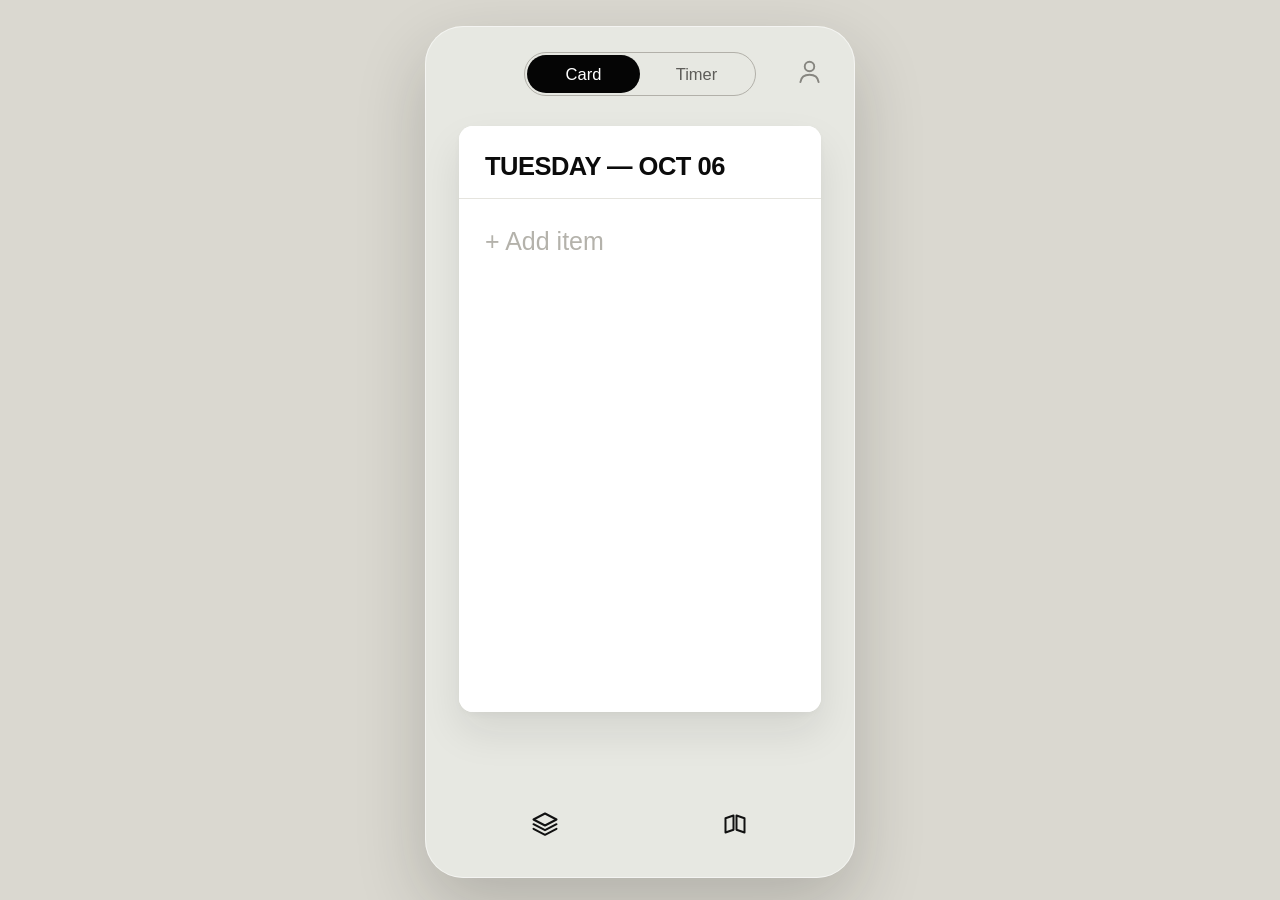
==== Project Focus Beta/index.html @ 8d30b6a4 "Phase 2 Polish: Satin-Polished Silver Metallic Tomato, 2-icon Card bottom bar, hide End Timer when u" ====
<!DOCTYPE html>
<html lang="en">
<head>
  <meta charset="UTF-8" />
  <meta name="viewport" content="width=device-width, initial-scale=1.0, maximum-scale=1.0, user-scalable=no, viewport-fit=cover" />
  <title>Fable / Flow</title>
  <meta name="theme-color" content="#EAE8E3" />
  <meta name="apple-mobile-web-app-capable" content="yes" />
  <meta name="apple-mobile-web-app-status-bar-style" content="default" />
  <meta name="apple-mobile-web-app-title" content="Fable / Flow" />
  <meta name="mobile-web-app-capable" content="yes" />
  <link rel="apple-touch-icon" href="assets/tomatoes/home-tomato.png" />
  <link rel="manifest" href="manifest.json" />
  <meta http-equiv="Cache-Control" content="no-cache, no-store, must-revalidate" />
  <meta http-equiv="Pragma" content="no-cache" />
  <meta http-equiv="Expires" content="0" />
  <link rel="stylesheet" href="css/style.css?v=20261009_v21" />
</head>
<body>

  <!-- Mobile App Viewport Shell (Exact UI Mockups Aspect Ratio 768:1376) -->
  <main class="app-viewport" id="app-viewport">

    <!-- Global Top Navigation Bar (Mockups 01..07) -->
    <header class="global-top-bar">
      <!-- Centered Brand Title on Minimalist Homepage (Mockup 01-home-page.png) -->
      <div id="home-brand-title" class="home-brand-title hidden" role="heading" aria-level="1">FABLE / FLOW</div>

      <!-- Centered Card | Timer Segmented Pill on Card, Timer, Stack & Calendar Views (Mockups 02..07) -->
      <div id="top-segmented-pill" class="segmented-pill" role="tablist" aria-label="Workspace Pillar">
        <button type="button" class="pill-segment-btn active" id="pill-card-btn" role="tab">Card</button>
        <button type="button" class="pill-segment-btn" id="pill-timer-btn" role="tab">Timer</button>
      </div>

      <button type="button" class="profile-icon-btn" id="profile-btn" aria-label="Profile and Settings" title="Profile, Foley Audio & Workspace Navigation">
        <svg width="29" height="29" viewBox="0 0 28 28" fill="none" aria-hidden="true">
          <circle cx="14" cy="9.2" r="4.6" stroke="currentColor" stroke-width="1.85" />
          <path d="M5.2 24.2C5.9 19.6 9.4 17.2 14 17.2C18.6 17.2 22.1 19.6 22.8 24.2" stroke="currentColor" stroke-width="1.85" stroke-linecap="round" />
        </svg>
      </button>
    </header>

    <!-- In-App Notification Banner (Completion Chime / Permanent Delete Confirmation) -->
    <div id="notification-banner" class="notification-banner" role="status" aria-live="polite"></div>

    <!-- ===================================================================
         SCREEN 0: MINIMALIST 2-OBJECT HOMEPAGE (Mockup 01-home-page.png)
         =================================================================== -->
    <section id="screen-home" class="screen-container home-screen hidden">
      <div class="home-objects-stage">
        <!-- Object 1: The Daily Mini-Card stamped '06 OCT' -->
        <div id="home-mini-card" class="home-mini-card" role="button" tabindex="0" aria-label="Open Today's Index Card">
          <div class="home-mini-card-inner">
            <div id="home-mini-date" class="home-mini-date">06 OCT</div>
          </div>
        </div>

        <!-- Object 2: Photorealistic 3D Heirloom Tomato Pomodoro Timer -->
        <div id="home-tomato-btn" class="home-tomato-btn" role="button" tabindex="0" aria-label="Open Pomodoro Timer">
          <img
            src="assets/tomatoes/home-tomato.png?v=20261009_v12"
            alt="3D Heirloom Tomato Pomodoro Timer"
            class="home-tomato-img"
          />
        </div>
      </div>
    </section>

    <!-- ===================================================================
         SCREEN 1: TODAY'S DUAL-SIDED CARD (Front 04-card-front.png & Back 05-card-back.png)
         =================================================================== -->
    <section id="screen-card" class="screen-container">
      <div class="card-stage-perspective">
        <div id="daily-card-3d" class="daily-card-3d">

          <!-- Front Face of Today's Card (Clean White To-Do Card — Mockup 04-card-front.png) -->
          <div class="card-face card-face-front">
            <div class="card-header-bar">
              <h1 id="card-date-header" class="card-date-title">TUESDAY — OCT 06</h1>
            </div>

            <div class="card-dot-grid-body">
              <div id="task-list-container" class="task-list-container"></div>
              <div id="add-item-row" class="add-item-row">+ Add item</div>
            </div>
          </div>

          <!-- Back Face of Today's Card (Matte Black Evening Reflection Journal — Mockup 05-card-back.png) -->
          <div class="card-face card-face-back">
            <div class="card-back-header-bar">
              <h2 id="card-back-date-header" class="card-back-date-title">TUESDAY — OCT 06</h2>
            </div>

            <div class="card-back-body">
              <textarea
                id="card-back-reflection"
                class="card-back-reflection-editor"
                placeholder="Write your evening reflection..."
                aria-label="Evening reflection journal (100% user-authored, dynamic font scaling)"
              ></textarea>

              <!-- 0 to 2 Framed Photo Slots at Bottom of Matte Black Card -->
              <div id="card-back-photos" class="card-back-photos-row" aria-label="Evening journal photo attachments"></div>
              <input id="journal-photo-file-input" type="file" accept="image/*" class="hidden" />
            </div>
          </div>

        </div>
      </div>

      <!-- Bottom Action Bar: [Stack] [Flip] -->
      <footer class="card-bottom-bar">
        <!-- Left: Stack Icon -->
        <button type="button" id="card-stack-btn" class="card-bottom-icon-btn" aria-label="Open Card Stack Archive" title="Open Chronological Card Stack Archive">
          <svg width="32" height="32" viewBox="0 0 32 32" fill="none">
            <path d="M16 5.5L27.5 11.5L16 17.5L4.5 11.5L16 5.5Z" stroke="#111111" stroke-width="2" stroke-linejoin="round"/>
            <path d="M4.5 16.2L16 22.2L27.5 16.2" stroke="#111111" stroke-width="2" stroke-linecap="round" stroke-linejoin="round"/>
            <path d="M4.5 20.8L16 26.8L27.5 20.8" stroke="#111111" stroke-width="2" stroke-linecap="round" stroke-linejoin="round"/>
          </svg>
        </button>

        <!-- Right: Flip Card Icon -->
        <button type="button" id="card-flip-btn" class="card-bottom-icon-btn" aria-label="Flip Card 180 Degrees" title="Flip Card 180° (White Front ↔ Matte Black Back)">
          <svg width="32" height="32" viewBox="0 0 32 32" fill="none">
            <path d="M14.5 7.5L6.5 10.2V24.5L14.5 21.8V7.5Z" stroke="#111111" stroke-width="2" stroke-linejoin="round"/>
            <path d="M17.5 7.5L25.5 10.2V24.5L17.5 21.8V7.5Z" stroke="#111111" stroke-width="2" stroke-linejoin="round"/>
          </svg>
        </button>
      </footer>
    </section>

    <!-- ===================================================================
         SCREEN 2: 6-POMODORO 2x3 GRID VIEW (Mockup 03-grid-timer.png + 6 Slots)
         =================================================================== -->
    <section id="screen-grid" class="screen-container hidden">
      <div class="six-tomato-grid" id="six-tomato-grid">
        <div id="grid-quad-0" class="grid-quadrant"></div>
        <div id="grid-quad-1" class="grid-quadrant"></div>
        <div id="grid-quad-2" class="grid-quadrant"></div>
        <div id="grid-quad-3" class="grid-quadrant"></div>
        <div id="grid-quad-4" class="grid-quadrant"></div>
        <div id="grid-quad-5" class="grid-quadrant"></div>
      </div>
    </section>

    <!-- ===================================================================
         SCREEN 3: SINGLE BIG HERO TOMATO VIEW (Mockup 02-hero-timer.png)
         =================================================================== -->
    <section id="screen-hero" class="screen-container hero-timer-screen hidden">
      <!-- Upper-Left Digital Readout & Task Subtitle (Tap digits to type time directly) -->
      <div class="hero-readout-block">
        <div class="hero-readout-wrap">
          <div
            id="hero-readout"
            class="hero-digital-readout"
            role="button"
            tabindex="0"
            aria-label="Timer readout. Tap to type duration in minutes or HH:MM"
            title="Tap digits to type time (0–180 min or HH:MM)"
          >25:00</div>

          <!-- Inline Tap-to-Type Time Editor (Opens in-place when user taps the digits) -->
          <div id="hero-time-editor" class="hero-time-editor hidden" role="group" aria-label="Type timer duration">
            <div class="hero-time-input-bar">
              <input
                id="hero-time-input"
                type="text"
                inputmode="text"
                class="hero-time-input"
                maxlength="8"
                placeholder="0–180m"
                aria-label="Type minutes (0 to 180) or HH:MM"
              />
              <span class="hero-time-unit-badge" id="hero-time-unit-badge">MIN</span>
              <button type="button" id="hero-time-set-btn" class="hero-time-set-btn">Set</button>
            </div>
            <div class="hero-time-popover">
              <div class="hero-time-presets" aria-label="Quick duration presets">
                <button type="button" class="hero-preset-pill" data-mins="15">15m</button>
                <button type="button" class="hero-preset-pill" data-mins="25">25m</button>
                <button type="button" class="hero-preset-pill" data-mins="45">45m</button>
                <button type="button" class="hero-preset-pill" data-mins="60">60m</button>
                <button type="button" class="hero-preset-pill" data-mins="90">90m</button>
                <button type="button" class="hero-preset-pill" data-mins="120">120m</button>
                <button type="button" class="hero-preset-pill" data-mins="150">150m</button>
                <button type="button" class="hero-preset-pill" data-mins="180">180m</button>
              </div>
              <div class="hero-time-hint">Type minutes (0–180) or HH:MM (e.g. 02:30) · Enter to set</div>
            </div>
          </div>
        </div>
        <div class="hero-subtitle-wrap">
          <div id="hero-subtitle" class="hero-task-subtitle" role="button" tabindex="0" title="Tap to assign or change task right on this page">01 / EXAMPLE TASK</div>
          <div id="hero-subtitle-dropdown-mount" class="hero-subtitle-dropdown-mount"></div>
        </div>
      </div>

      <!-- Center Photorealistic Sculpted Heirloom Tomato with Equatorial Odometer Scale -->
      <div class="hero-tomato-stage-wrap">
        <div id="hero-tomato-stage" class="hero-tomato-stage" aria-label="Interactive Heirloom Tomato Timer Dial"></div>
      </div>

      <!-- Bottom Control Bar: [Grid] [Play/Pause] [End/Reset] [Stopwatch] -->
      <footer class="hero-bottom-bar">
        <!-- 1. Return to 6-Tomato Grid View -->
        <button type="button" id="hero-btn-grid" class="hero-ctrl-btn" aria-label="Switch to 6-Tomato Grid View">
          <svg width="36" height="36" viewBox="0 0 36 36" fill="none">
            <rect x="4" y="4" width="11.5" height="11.5" rx="2.5" stroke="#0F0F0F" stroke-width="2.6"/>
            <rect x="20.5" y="4" width="11.5" height="11.5" rx="2.5" stroke="#0F0F0F" stroke-width="2.6"/>
            <rect x="4" y="20.5" width="11.5" height="11.5" rx="2.5" stroke="#0F0F0F" stroke-width="2.6"/>
            <rect x="20.5" y="20.5" width="11.5" height="11.5" rx="2.5" stroke="#0F0F0F" stroke-width="2.6"/>
          </svg>
        </button>

        <!-- 2. Play / Pause Active Timer -->
        <button type="button" id="hero-btn-playpause" class="hero-ctrl-btn" aria-label="Play or Pause Timer">
          <svg width="36" height="44" viewBox="0 0 36 44">
            <rect x="4" y="2" width="10" height="40" rx="3" fill="#0F0F0F"/>
            <rect x="22" y="2" width="10" height="40" rx="3" fill="#0F0F0F"/>
          </svg>
        </button>

        <!-- 3. End / Reset Timer to 00:00 -->
        <button type="button" id="hero-btn-stop" class="hero-ctrl-btn" aria-label="End and Reset Timer to 00:00">
          <svg width="36" height="36" viewBox="0 0 36 36">
            <rect x="3" y="3" width="30" height="30" rx="4.5" fill="#0F0F0F"/>
          </svg>
        </button>

        <!-- 4. Stopwatch (Count-Up) Mode Toggle -->
        <button type="button" id="hero-btn-stopwatch" class="hero-ctrl-btn" aria-label="Toggle Stopwatch Count-Up Mode">
          <svg width="38" height="40" viewBox="0 0 38 40" fill="none">
            <path d="M14 3.5H24M19 3.5V8M29.5 10.5L32.5 7.5" stroke="#0F0F0F" stroke-width="2.6" stroke-linecap="round"/>
            <circle cx="19" cy="23" r="14" stroke="#0F0F0F" stroke-width="2.6"/>
            <path d="M13.5 23.2L17.2 27L25 18.8" stroke="#0F0F0F" stroke-width="2.6" stroke-linecap="round" stroke-linejoin="round"/>
          </svg>
        </button>
      </footer>
    </section>

    <!-- ===================================================================
         SCREEN 4: CHRONOLOGICAL CARD STACK VIEWER (Mockup 06-stack-detail.png)
         =================================================================== -->
    <section id="screen-stack" class="screen-container stack-screen hidden">
      <!-- Top Chronological Date Strip ('OCT 01  02  03  04  (05)  06') -->
      <div id="stack-date-strip" class="stack-date-strip" role="tablist" aria-label="Archived Card Dates"></div>

      <!-- Center Peeking Card Carousel -->
      <div id="stack-carousel-stage" class="stack-carousel-stage">
        <div id="stack-peek-left" class="stack-peek-card stack-peek-left" title="Previous archived card"></div>

        <div class="stack-center-perspective">
          <div id="stack-card-3d" class="daily-card-3d stack-card-3d">
            <!-- Front of Selected Archived Card (Clean White Surface, Retroactively Editable) -->
            <div class="card-face card-face-front">
              <div class="card-header-bar">
                <h2 id="stack-card-date-header" class="card-date-title">MONDAY — OCT 05</h2>
              </div>
              <div class="card-dot-grid-body">
                <div id="stack-task-list-container" class="task-list-container"></div>
                <div id="stack-add-item-row" class="add-item-row">+ Add item</div>
              </div>
            </div>

            <!-- Back of Selected Archived Card (Matte Black Reflection Journal, Retroactively Editable) -->
            <div class="card-face card-face-back">
              <div class="card-back-header-bar">
                <h2 id="stack-card-back-date-header" class="card-back-date-title">MONDAY — OCT 05</h2>
              </div>
              <div class="card-back-body">
                <textarea
                  id="stack-card-back-reflection"
                  class="card-back-reflection-editor"
                  placeholder="Write or update your reflection for this day..."
                  aria-label="Archived card evening reflection"
                ></textarea>
                <div id="stack-card-back-photos" class="card-back-photos-row"></div>
              </div>
            </div>
          </div>
        </div>

        <div id="stack-peek-right" class="stack-peek-card stack-peek-right" title="Next archived card"></div>
      </div>

      <!-- 4-Icon Stack Bottom Bar: [Return ↩] [Zoom Out 🔍-] [Flip] [Trash 🗑] -->
      <footer class="stack-bottom-bar">
        <!-- 1. Left: Return / Undo Arrow to Today's Card -->
        <button type="button" id="stack-btn-return" class="card-bottom-icon-btn" aria-label="Return to Today's Card" title="Return to Today's Card">
          <svg width="32" height="32" viewBox="0 0 32 32" fill="none">
            <path d="M13 9L6 15.5L13 22" stroke="#111111" stroke-width="2.4" stroke-linecap="round" stroke-linejoin="round"/>
            <path d="M7 15.5H19.5C23.4 15.5 26 18 26 21.2C26 23.4 24.4 25 22 25" stroke="#111111" stroke-width="2.4" stroke-linecap="round"/>
          </svg>
        </button>

        <!-- 2. Center-Left: Zoom Out Magnifying Glass (-) to Monthly Calendar View -->
        <button type="button" id="stack-btn-zoomout" class="card-bottom-icon-btn" aria-label="Zoom Out to Monthly Calendar View" title="Zoom Out to Monthly Calendar View">
          <svg width="32" height="32" viewBox="0 0 32 32" fill="none">
            <circle cx="14.5" cy="14.5" r="8.5" stroke="#111111" stroke-width="2.1"/>
            <path d="M11 14.5H18" stroke="#111111" stroke-width="2.1" stroke-linecap="round"/>
            <path d="M20.8 20.8L26.5 26.5" stroke="#111111" stroke-width="2.3" stroke-linecap="round"/>
          </svg>
        </button>

        <!-- 3. Center-Right: Flip Archived Card 180° -->
        <button type="button" id="stack-btn-flip" class="card-bottom-icon-btn" aria-label="Flip Archived Card 180 Degrees" title="Flip Archived Card 180° (Front ↔ Back)">
          <svg width="32" height="32" viewBox="0 0 32 32" fill="none">
            <path d="M14.5 7.5L6.5 10.2V24.5L14.5 21.8V7.5Z" stroke="#111111" stroke-width="2" stroke-linejoin="round"/>
            <path d="M17.5 7.5L25.5 10.2V24.5L17.5 21.8V7.5Z" stroke="#111111" stroke-width="2" stroke-linejoin="round"/>
          </svg>
        </button>

        <!-- 4. Right: Trash Can (Permanently Delete Archived Card) -->
        <button type="button" id="stack-btn-trash" class="card-bottom-icon-btn" aria-label="Permanently Delete Archived Card" title="Permanently Delete This Card">
          <svg width="32" height="32" viewBox="0 0 32 32" fill="none">
            <path d="M6.5 9.5H25.5M12 9.5V7.2C12 6.3 12.7 5.6 13.6 5.6H18.4C19.3 5.6 20 6.3 20 7.2V9.5M9 9.5L10.2 24.5C10.3 25.6 11.2 26.4 12.3 26.4H19.7C20.8 26.4 21.7 25.6 21.8 24.5L23 9.5" stroke="#111111" stroke-width="2.0" stroke-linecap="round" stroke-linejoin="round"/>
            <path d="M13.8 14V22M18.2 14V22" stroke="#111111" stroke-width="1.8" stroke-linecap="round"/>
          </svg>
        </button>
      </footer>
    </section>

    <!-- ===================================================================
         SCREEN 5: MONTHLY CALENDAR ZOOM-OUT VIEW (Mockup 07-calendar-view.png)
         =================================================================== -->
    <section id="screen-calendar" class="screen-container calendar-screen hidden">
      <div id="calendar-months-container" class="calendar-months-container"></div>

      <!-- 2-Icon Calendar Bottom Bar: [Return ↩] [Zoom In 🔍+] -->
      <footer class="calendar-bottom-bar">
        <!-- 1. Left: Return / Undo Arrow to Today's Card -->
        <button type="button" id="calendar-btn-return" class="card-bottom-icon-btn" aria-label="Return to Today's Card" title="Return to Today's Card">
          <svg width="32" height="32" viewBox="0 0 32 32" fill="none">
            <path d="M13 9L6 15.5L13 22" stroke="#111111" stroke-width="2.4" stroke-linecap="round" stroke-linejoin="round"/>
            <path d="M7 15.5H19.5C23.4 15.5 26 18 26 21.2C26 23.4 24.4 25 22 25" stroke="#111111" stroke-width="2.4" stroke-linecap="round"/>
          </svg>
        </button>

        <!-- 2. Right: Zoom In Magnifying Glass (+) to Selected Date's Card in Stack -->
        <button type="button" id="calendar-btn-zoomin" class="card-bottom-icon-btn" aria-label="Zoom In to Selected Card in Stack" title="Zoom In to Selected Card in Stack">
          <svg width="32" height="32" viewBox="0 0 32 32" fill="none">
            <circle cx="14.5" cy="14.5" r="8.5" stroke="#111111" stroke-width="2.1"/>
            <path d="M11 14.5H18M14.5 11V18" stroke="#111111" stroke-width="2.1" stroke-linecap="round"/>
            <path d="M20.8 20.8L26.5 26.5" stroke="#111111" stroke-width="2.3" stroke-linecap="round"/>
          </svg>
        </button>
      </footer>
    </section>

    <!-- Live Haptic & Foley Telemetry Pill -->
    <div id="telemetry-toast" class="telemetry-toast" aria-live="polite"></div>

    <!-- Modal for Adding / Editing Task or Custom Timer Title -->
    <div id="modal-overlay" class="modal-overlay hidden" role="dialog" aria-modal="true">
      <div class="modal-box">
        <div id="modal-title" class="modal-title">Add Task</div>
        <input id="modal-input" type="text" class="modal-input" maxlength="110" placeholder="Enter title..." />
        <div class="modal-actions">
          <button type="button" id="modal-delete" class="modal-btn modal-btn-trash hidden" title="Permanently delete this task" aria-label="Delete task">
            <svg width="15" height="16" viewBox="0 0 15 16" fill="none" style="vertical-align: -2px; margin-right: 4px;">
              <path d="M1.5 3.5H13.5M5.2 3.5V2.2C5.2 1.7 5.6 1.3 6.1 1.3H8.9C9.4 1.3 9.8 1.7 9.8 2.2V3.5M3.2 3.5L3.9 13.4C3.95 14.1 4.5 14.6 5.2 14.6H9.8C10.5 14.6 11.05 14.1 11.1 13.4L11.8 3.5" stroke="currentColor" stroke-width="1.5" stroke-linecap="round" stroke-linejoin="round"/>
            </svg>Delete
          </button>
          <div style="flex: 1;"></div>
          <button type="button" id="modal-cancel" class="modal-btn">Cancel</button>
          <button type="button" id="modal-confirm" class="modal-btn modal-btn-primary">Save</button>
        </div>
      </div>
    </div>

    <!-- Permanent Delete Confirmation Modal (Task or Archived Card Trash Deletion) -->
    <div id="delete-modal-overlay" class="modal-overlay hidden" role="dialog" aria-modal="true">
      <div class="modal-box">
        <div id="delete-modal-title" class="modal-title">Permanently delete this item?</div>
        <p id="delete-modal-desc" style="font-size: 14px; color: #5E5D59; margin-bottom: 18px; line-height: 1.45;">
          This action cannot be undone. The item will be permanently removed from Today’s Card.
        </p>
        <div class="modal-actions">
          <button type="button" id="delete-modal-cancel" class="modal-btn">Cancel</button>
          <button type="button" id="delete-modal-confirm" class="modal-btn modal-btn-danger">Permanently Delete</button>
        </div>
      </div>
    </div>

    <!-- Minimal Profile Popover: Home, Guided Tour, Daily Reset, Sound On/Off -->
    <div id="profile-modal-overlay" class="profile-popover-overlay hidden" role="dialog" aria-modal="true" aria-label="Profile Menu">
      <div class="profile-popover-card">
        <button type="button" id="profile-open-home-btn" class="profile-menu-row">
          <span>Home</span>
          <span class="profile-menu-val">↗</span>
        </button>
        <button type="button" id="profile-guided-tour-btn" class="profile-menu-row">
          <span>Guided Tour</span>
          <span class="profile-menu-val">↗</span>
        </button>
        <label class="profile-menu-row" for="profile-reset-time-select">
          <span>Daily Reset</span>
          <select id="profile-reset-time-select" class="profile-reset-select" aria-label="Daily reset time">
            <option value="0">00:00</option>
            <option value="1">01:00</option>
            <option value="2">02:00</option>
            <option value="3">03:00</option>
            <option value="4">04:00</option>
            <option value="5" selected>05:00</option>
            <option value="6">06:00</option>
            <option value="7">07:00</option>
            <option value="8">08:00</option>
            <option value="9">09:00</option>
            <option value="10">10:00</option>
            <option value="11">11:00</option>
            <option value="12">12:00</option>
            <option value="13">13:00</option>
            <option value="14">14:00</option>
            <option value="15">15:00</option>
            <option value="16">16:00</option>
            <option value="17">17:00</option>
            <option value="18">18:00</option>
            <option value="19">19:00</option>
            <option value="20">20:00</option>
            <option value="21">21:00</option>
            <option value="22">22:00</option>
            <option value="23">23:00</option>
          </select>
        </label>
        <button type="button" id="profile-toggle-audio-btn" class="profile-menu-row">
          <span>Sound</span>
          <span id="profile-audio-state-label" class="profile-menu-val">On</span>
        </button>
      </div>
    </div>

    <!-- Minimalist Non-Interactive Guided Tutorial Modal (Blocks background clicks; shows Action, Minimalist Animation, What it does, Last & Next) -->
    <div id="onboarding-overlay" class="guided-tour-overlay hidden" role="dialog" aria-modal="true" aria-label="Guided Tutorial">
      <div class="guided-tour-card">
        <button type="button" id="onboarding-dismiss-btn" class="tour-card-close-btn" aria-label="Close tutorial" title="Close">×</button>

        <!-- Minimalist Animation Stage -->
        <div id="tour-anim-stage" class="tour-anim-stage" data-anim="flip-page" aria-hidden="true"></div>

        <!-- Action & What It Does -->
        <div id="tour-step-title" class="tour-action-title">Flip Page</div>
        <div id="tour-step-desc" class="tour-action-desc">See back of card</div>

        <!-- Last & Next Buttons -->
        <div class="tour-btn-row">
          <button type="button" id="tour-prev-btn" class="tour-nav-btn tour-nav-btn-secondary">Last</button>
          <button type="button" id="tour-next-btn" class="tour-nav-btn tour-nav-btn-primary">Next</button>
        </div>
      </div>
    </div>

  </main>

  <script type="module" src="js/app.js?v=20261009_v21"></script>
</body>
</html>
---- Project Focus Beta/css/style.css ----
/*
 * Fable / Flow — Project Focus Beta (Phase 1) Stylesheet
 * Follows UI Mockups 02-hero-timer.png, 03-grid-timer.png, and 04-card-front.png pixel-for-pixel.
 */

:root {
  --canvas-bg: #E7E8E2;
  --card-surface: #FFFFFF;
  --ink-primary: #0D0D0D;
  --ink-secondary: #6E6D68;
  --ink-placeholder: #B4B2AB;
  --hairline-crosshair: #9D9B95;
  --card-divider: #E5E4DE;
  --dot-grid-color: #D4D2CA;
}

* {
  box-sizing: border-box;
  margin: 0;
  padding: 0;
  -webkit-tap-highlight-color: transparent;
}

html, body {
  width: 100%;
  min-height: 100vh;
  background-color: #DAD8D0;
  font-family: -apple-system, BlinkMacSystemFont, "SF Pro Display", "SF Pro Text", "Inter", "Helvetica Neue", sans-serif;
  color: var(--ink-primary);
  display: flex;
  flex-direction: column;
  align-items: center;
  justify-content: center;
  overflow-x: hidden;
  user-select: none;
}

/* =========================================================================
   MOBILE VIEWPORT SHELL (Exact #E9E8E2 Background Matching Mockup Sprites)
   ========================================================================= */

.app-viewport {
  position: relative;
  width: 100%;
  max-width: 430px;
  height: 852px;
  background-color: var(--canvas-bg);
  border-radius: 38px;
  box-shadow:
    0 28px 70px rgba(20, 19, 16, 0.20),
    0 0 0 1px rgba(255, 255, 255, 0.55) inset;
  display: flex;
  flex-direction: column;
  overflow: hidden;
  margin: 14px auto 10px;
}

@media (max-width: 480px) {
  .app-viewport {
    max-width: 100%;
    height: 100dvh;
    border-radius: 0;
    margin: 0;
    box-shadow: none;
  }
}

.hidden {
  display: none !important;
}

/* =========================================================================
   GLOBAL TOP NAVIGATION BAR (`Card | Timer` Pill + `[Profile]` Icon)
   ========================================================================= */

.global-top-bar {
  position: relative;
  width: 100%;
  height: 82px;
  padding: 22px 26px 8px;
  display: flex;
  align-items: center;
  justify-content: center;
  flex-shrink: 0;
  z-index: 20;
}

.home-brand-title {
  font-size: 12.5px;
  font-weight: 400;
  letter-spacing: 0.24em;
  color: #3A3936;
  text-align: center;
  line-height: 1;
  padding-left: 0.24em; /* optically center wide letter-spacing */
}

/* =========================================================================
   SCREEN 0: MINIMALIST 2-OBJECT HOMEPAGE (Mockup 01-home-page.png)
   ========================================================================= */

.home-screen {
  display: flex;
  flex-direction: column;
  align-items: center;
  justify-content: center;
  padding: 6px 28px 34px;
}

.home-objects-stage {
  width: 100%;
  height: 100%;
  display: flex;
  flex-direction: column;
  align-items: center;
  justify-content: center;
  gap: 50px;
}

.home-mini-card {
  width: 334px;
  height: 222px;
  background-color: #FBFAF6;
  border-radius: 2px;
  padding: 5px;
  box-shadow:
    0 12px 26px rgba(22, 20, 16, 0.08),
    0 2px 6px rgba(22, 20, 16, 0.04);
  cursor: pointer;
  transition: transform 0.22s cubic-bezier(0.22, 1, 0.36, 1), box-shadow 0.22s ease;
}

.home-mini-card:hover {
  transform: translateY(-2px) scale(1.01);
  box-shadow:
    0 16px 32px rgba(22, 20, 16, 0.11),
    0 4px 10px rgba(22, 20, 16, 0.05);
}

.home-mini-card:active {
  transform: scale(0.99);
}

.home-mini-card-inner {
  width: 100%;
  height: 100%;
  border-radius: 1px;
  border: 1px solid #B4B5AE;
  padding: 15px 18px;
  display: flex;
  align-items: flex-start;
  justify-content: flex-start;
}

.home-mini-date {
  font-size: 35px;
  font-weight: 700;
  letter-spacing: -0.025em;
  color: #121212;
  line-height: 1;
}

.home-tomato-btn {
  width: 344px;
  height: 294px;
  display: flex;
  align-items: center;
  justify-content: center;
  cursor: pointer;
  transition: transform 0.24s cubic-bezier(0.22, 1, 0.36, 1);
}

.home-tomato-btn:hover {
  transform: translateY(-3px) scale(1.02);
}

.home-tomato-btn:active {
  transform: scale(0.985);
}

.home-tomato-img {
  width: 100%;
  height: 100%;
  object-fit: contain;
  display: block;
  pointer-events: none;
}

.segmented-pill {
  width: 232px;
  height: 44px;
  border-radius: 999px;
  border: 1.5px solid #B2B0A9;
  background: transparent;
  padding: 2px;
  display: grid;
  grid-template-columns: 1fr 1fr;
  align-items: center;
}

.pill-segment-btn {
  height: 100%;
  border: none;
  background: transparent;
  border-radius: 999px;
  font-size: 16.5px;
  font-weight: 500;
  color: #5E5D59;
  cursor: pointer;
  transition: background-color 0.18s ease, color 0.18s ease;
}

.pill-segment-btn.active {
  background-color: #050505;
  color: #FFFFFF;
  font-weight: 500;
}

.profile-icon-btn {
  position: absolute;
  right: 28px;
  top: 27px;
  width: 36px;
  height: 36px;
  border: none;
  background: transparent;
  cursor: pointer;
  display: flex;
  align-items: center;
  justify-content: center;
  color: #878680;
  transition: transform 0.15s ease, color 0.15s ease;
}

.profile-icon-btn:hover {
  color: #111111;
  transform: scale(1.05);
}

/* =========================================================================
   SCREEN 1: FRONT OF TODAY'S CARD (Mockup 04-card-front.png)
   ========================================================================= */

.screen-container {
  flex: 1;
  display: flex;
  flex-direction: column;
  width: 100%;
  position: relative;
  overflow: hidden;
}

.card-stage-perspective {
  flex: 1;
  padding: 18px 34px 10px;
  perspective: 1400px;
  display: flex;
  align-items: stretch;
  justify-content: center;
}

.daily-card-3d {
  width: 100%;
  height: 586px;
  position: relative;
  transform-style: preserve-3d;
  transition: transform 0.52s cubic-bezier(0.22, 1, 0.36, 1);
  touch-action: pan-y;
  user-select: none;
  -webkit-user-select: none;
}

.daily-card-3d.is-flipped {
  transform: rotateY(var(--card-flip-deg, -180deg));
}

.daily-card-3d:not(.is-flipped) {
  transform: rotateY(var(--card-front-deg, 0deg));
}

.card-face {
  position: absolute;
  inset: 0;
  background-color: var(--card-surface);
  border-radius: 14px;
  box-shadow:
    0 20px 42px rgba(24, 22, 18, 0.09),
    0 3px 10px rgba(24, 22, 18, 0.04);
  backface-visibility: hidden;
  -webkit-backface-visibility: hidden;
  display: flex;
  flex-direction: column;
  overflow: hidden;
}

.card-face-back {
  transform: rotateY(180deg);
  background-color: #070707;
  color: #F4F4F0;
  padding: 0;
  display: flex;
  flex-direction: column;
}

.card-back-header-bar {
  padding: 26px 26px 18px;
  border-bottom: 1.5px solid rgba(255, 255, 255, 0.18);
  background-color: #070707;
  flex-shrink: 0;
}

.card-back-date-title {
  font-size: 25.5px;
  font-weight: 800;
  letter-spacing: -0.02em;
  color: #F5F5F2;
  line-height: 1.1;
}

.card-back-body {
  flex: 1;
  padding: 22px 24px 22px;
  display: flex;
  flex-direction: column;
  justify-content: space-between;
  gap: 14px;
  overflow: hidden;
}

.card-back-reflection-editor {
  width: 100%;
  flex: 1;
  min-height: 96px;
  background: transparent;
  border: none;
  outline: none;
  resize: none;
  color: #F5F5F2;
  font-family: inherit;
  font-size: 21px;
  font-weight: 400;
  line-height: 1.32;
  letter-spacing: -0.01em;
  overflow-y: hidden;
  touch-action: pan-y;
}

.card-back-reflection-editor::placeholder {
  color: rgba(245, 245, 242, 0.36);
}

.card-back-photos-row {
  display: grid;
  grid-template-columns: 1fr 1fr;
  gap: 10px;
  height: 212px;
  flex-shrink: 0;
}

.card-back-photos-row.empty-photos {
  height: 54px;
  grid-template-columns: 1fr;
}

.journal-photo-slot {
  position: relative;
  width: 100%;
  height: 100%;
  border-radius: 10px;
  overflow: hidden;
  background: rgba(255, 255, 255, 0.06);
  border: 1px solid rgba(255, 255, 255, 0.14);
  cursor: pointer;
  display: flex;
  align-items: center;
  justify-content: center;
  transition: border-color 0.15s ease, background-color 0.15s ease;
}

.journal-photo-slot:hover {
  border-color: rgba(255, 255, 255, 0.36);
  background: rgba(255, 255, 255, 0.10);
}

.journal-photo-img {
  width: 100%;
  height: 100%;
  object-fit: cover;
  display: block;
}

.journal-photo-remove-btn {
  position: absolute;
  top: 7px;
  right: 7px;
  width: 24px;
  height: 24px;
  border-radius: 999px;
  border: none;
  background: rgba(10, 10, 10, 0.72);
  color: #FFFFFF;
  font-size: 14px;
  line-height: 1;
  cursor: pointer;
  display: flex;
  align-items: center;
  justify-content: center;
  opacity: 0.78;
  transition: opacity 0.15s ease, transform 0.15s ease;
}

.journal-photo-slot:hover .journal-photo-remove-btn,
.journal-photo-remove-btn:active {
  opacity: 1;
}

.journal-photo-add-label {
  font-size: 13.5px;
  font-weight: 500;
  color: rgba(245, 245, 242, 0.62);
  letter-spacing: 0.02em;
}

.card-header-bar {
  padding: 26px 26px 18px;
  border-bottom: 1.5px solid var(--card-divider);
  background-color: var(--card-surface);
}

.card-date-title {
  font-size: 25.5px;
  font-weight: 800;
  letter-spacing: -0.02em;
  color: #0B0B0B;
  line-height: 1.1;
}

.card-dot-grid-body {
  flex: 1;
  position: relative;
  padding: 16px 0 24px;
  background-color: #FFFFFF;
  background-image: none; /* Clean solid white index card surface (no dots) */
  overflow: hidden; /* Strictly zero vertical scroll */
}

.task-list-container {
  display: flex;
  flex-direction: column;
  gap: 5px;
}

.task-row {
  position: relative;
  display: grid;
  grid-template-columns: 42px minmax(0, 1fr) 38px;
  align-items: start;
  padding: 9px 26px 9px 26px;
  cursor: ew-resize;
  touch-action: pan-y;
}

#stack-task-list-container .task-row {
  grid-template-columns: 42px minmax(0, 1fr);
}

.task-index {
  font-size: 24px;
  font-weight: 450;
  color: #0F0F0F;
  line-height: 1.28;
  font-variant-numeric: tabular-nums;
}

.task-title-wrap {
  min-width: 0;
  padding-right: 14px;
  padding-bottom: 2px;
  line-height: 1.28;
  overflow: visible;
}

.task-title {
  display: inline;
  font-size: 24px;
  font-weight: 450;
  color: #0F0F0F;
  line-height: 1.28;
  word-break: break-word;
  overflow-wrap: anywhere;
}

/*
 * Realistic Multi-Line Graphite Pencil Strikethrough Canvas
 * Spans the full height and width of .task-row so every wrapped line of a multi-line task
 * is crossed out with its own horizontal dry-graphite stroke matching Mockup 06-stack-detail.png.
 */
.pencil-strike-canvas {
  position: absolute;
  left: 0;
  top: 0;
  width: 100%;
  height: 100%;
  pointer-events: none;
  z-index: 4;
}

.task-tomato-btn {
  width: 34px;
  height: 34px;
  border: none;
  background: transparent;
  cursor: pointer;
  display: flex;
  align-items: center;
  justify-content: center;
  margin-top: -1px;
  transition: transform 0.15s ease;
  z-index: 5;
}

.task-tomato-btn:hover {
  transform: scale(1.12);
}

.task-mini-tomato-img {
  width: 32px;
  height: 32px;
  object-fit: contain;
  display: block;
  border-radius: 50%;
}

.add-item-row {
  padding: 12px 26px;
  font-size: 25px;
  font-weight: 400;
  color: var(--ink-placeholder);
  cursor: pointer;
  transition: color 0.15s ease;
}

.add-item-row:hover {
  color: #6E6D68;
}

/* Card Bottom Action Bar: [Stack] [Flip] */
.card-bottom-bar {
  height: 94px;
  padding: 0 96px 14px;
  display: flex;
  align-items: center;
  justify-content: space-between;
  flex-shrink: 0;
}

.card-bottom-icon-btn {
  width: 48px;
  height: 48px;
  border: none;
  background: transparent;
  color: #141414;
  cursor: pointer;
  display: flex;
  align-items: center;
  justify-content: center;
  border-radius: 12px;
  transition: transform 0.15s ease, background-color 0.15s ease;
}

.card-bottom-icon-btn:hover {
  background-color: rgba(0, 0, 0, 0.05);
  transform: translateY(-1px);
}

/* =========================================================================
   SCREEN 2: 6-POMODORO 2x3 GRID VIEW (Mockup 03-grid-timer.png + 6 Slots)
   ========================================================================= */

.six-tomato-grid {
  flex: 1;
  margin: 4px 16px 20px;
  display: grid;
  grid-template-columns: 1fr 1fr;
  grid-template-rows: repeat(3, 1fr);
  position: relative;
}

.grid-quadrant {
  position: relative;
  display: flex;
  flex-direction: column;
  align-items: center;
  justify-content: center;
  padding: 6px 4px;
  border-right: 1px solid var(--hairline-crosshair);
  border-bottom: 1px solid var(--hairline-crosshair);
}

/* Remove outer right border on right-column cells (1, 3, 5) */
.grid-quadrant:nth-child(2n) {
  border-right: none;
}

/* Remove bottom border on bottom-row cells (4, 5) */
.grid-quadrant:nth-child(n+5) {
  border-bottom: none;
}

.grid-tomato-wrap {
  position: relative;
  width: 158px;
  height: 146px;
  display: flex;
  align-items: center;
  justify-content: center;
  cursor: pointer;
  transition: transform 0.16s cubic-bezier(0.22, 1, 0.36, 1);
}

.grid-tomato-wrap:hover {
  transform: scale(1.025);
}

.grid-tomato-img {
  width: 100%;
  height: 100%;
  object-fit: contain;
  pointer-events: none;
  display: block;
}

.grid-tomato-silver-img {
  position: absolute;
  inset: 0;
  opacity: 0;
  transition: opacity 0.52s cubic-bezier(0.22, 1, 0.36, 1);
}

.grid-tomato-wrap.is-silver-completed .grid-tomato-silver-img {
  opacity: 1;
}

.grid-tomato-overlay {
  position: absolute;
  inset: 0;
  display: flex;
  flex-direction: column;
  align-items: center;
  justify-content: center;
  padding-top: 12px;
  text-align: center;
  pointer-events: none;
  z-index: 2;
}

/* Strictly constrain title to first few words inside the tomato belly without overflow */
.grid-tomato-title {
  pointer-events: auto;
  cursor: pointer;
  max-width: 112px;
  height: 18px;
  line-height: 18px;
  overflow: hidden;
  text-overflow: ellipsis;
  white-space: nowrap;
  font-size: 12.5px;
  font-weight: 600;
  letter-spacing: 0.04em;
  color: rgba(255, 255, 255, 0.94);
  padding: 0 5px;
  border-radius: 4px;
  margin-bottom: 2px;
  transition: background-color 0.15s ease, color 0.52s cubic-bezier(0.22, 1, 0.36, 1);
}

.grid-tomato-title:hover {
  background-color: rgba(0, 0, 0, 0.22);
}

.grid-tomato-wrap.is-silver-completed .grid-tomato-title {
  color: rgba(30, 32, 36, 0.88);
}

.grid-tomato-time,
.grid-tomato-time.has-hours {
  pointer-events: auto;
  height: 28px;
  line-height: 28px;
  display: inline-flex;
  align-items: center;
  justify-content: center;
  font-size: 22px;
  font-weight: 450;
  letter-spacing: -0.01em;
  color: #FFFFFF;
  font-variant-numeric: tabular-nums;
  padding: 0 6px;
  border-radius: 6px;
  transition: background-color 0.15s ease, color 0.52s cubic-bezier(0.22, 1, 0.36, 1);
}

.grid-tomato-wrap.is-silver-completed .grid-tomato-time {
  color: #1A1C20;
  font-weight: 550;
}

.grid-tomato-time:hover {
  background-color: rgba(0, 0, 0, 0.18);
}

.grid-tap-to-assign {
  font-size: 15px;
  font-weight: 450;
  color: rgba(244, 242, 238, 0.92);
  letter-spacing: 0.01em;
  margin-top: -16px;
}

.grid-controls-row {
  margin-top: 6px;
  height: 28px;
  display: flex;
  align-items: center;
  justify-content: center;
  gap: 38px;
}

.grid-ctrl-btn {
  border: none;
  background: transparent;
  cursor: pointer;
  padding: 3px;
  display: flex;
  align-items: center;
  justify-content: center;
  transition: transform 0.14s ease, opacity 0.14s ease;
}

.grid-ctrl-btn:hover {
  transform: scale(1.14);
}

/* Task Assignment Floating Dropdown (Matches Mockup 03-grid-timer.png) */
.task-assign-dropdown {
  position: absolute;
  top: 42px;
  left: 50%;
  transform: translateX(-50%);
  width: 168px;
  border-radius: 9px;
  overflow: hidden;
  border: 1.5px solid #141414;
  box-shadow: 0 12px 26px rgba(0, 0, 0, 0.28);
  z-index: 40;
  background-color: #FFFFFF;
}

.dropdown-custom-header {
  width: 100%;
  background-color: #0E0E0E;
  color: #FFFFFF;
  border: none;
  padding: 9px 11px;
  font-size: 13px;
  font-weight: 500;
  display: flex;
  align-items: center;
  justify-content: space-between;
  cursor: pointer;
  text-align: left;
}

.dropdown-custom-header:hover {
  background-color: #222222;
}

.dropdown-task-list {
  display: flex;
  flex-direction: column;
  background-color: #FFFFFF;
  max-height: 150px;
  overflow-y: auto;
}

.dropdown-task-item {
  width: 100%;
  border: none;
  border-top: 1px solid #EAE8E1;
  background: #FFFFFF;
  color: #111111;
  padding: 9px 11px;
  font-size: 14px;
  font-weight: 500;
  text-align: left;
  cursor: pointer;
  white-space: nowrap;
  overflow: hidden;
  text-overflow: ellipsis;
}

.dropdown-task-item:first-child {
  border-top: none;
}

.dropdown-task-item:hover {
  background-color: #F4F2EC;
}

/* =========================================================================
   SCREEN 3: SINGLE BIG HERO TOMATO VIEW (Mockup 02-hero-timer.png)
   ========================================================================= */

.hero-timer-screen {
  flex: 1;
  display: flex;
  flex-direction: column;
  justify-content: space-between;
  padding: 8px 26px 26px;
}

.hero-readout-block {
  padding-top: 4px;
  position: relative;
}

.hero-readout-wrap {
  position: relative;
  min-height: 103px;
  display: flex;
  align-items: center;
}

.hero-digital-readout {
  font-size: 108px;
  font-weight: 800;
  letter-spacing: -0.035em;
  line-height: 0.95;
  color: #080808;
  font-variant-numeric: tabular-nums;
  cursor: pointer;
  border-radius: 12px;
  padding: 0 4px;
  margin-left: -4px;
  transition: background-color 0.15s ease, transform 0.12s ease;
}

.hero-digital-readout.has-hours {
  font-size: 72px;
  letter-spacing: -0.04em;
}

.hero-digital-readout:hover,
.hero-digital-readout:focus-visible {
  background-color: rgba(0, 0, 0, 0.045);
  outline: none;
}

.hero-digital-readout:active {
  transform: scale(0.985);
}

/* Inline Tap-on-Digits Time Editor */
.hero-time-editor {
  position: relative;
  width: 100%;
  min-height: 103px;
  display: flex;
  align-items: center;
  z-index: 48;
}

.hero-time-editor.hidden {
  display: none !important;
}

.hero-time-input-bar {
  display: flex;
  align-items: baseline;
  gap: 10px;
  width: 100%;
  background: rgba(250, 249, 245, 0.96);
  border: 2px solid #111111;
  border-radius: 14px;
  padding: 6px 12px 8px 12px;
  box-shadow: 0 8px 22px rgba(0, 0, 0, 0.12);
}

.hero-time-input {
  width: 100%;
  min-width: 0;
  font-family: inherit;
  font-size: 74px;
  font-weight: 800;
  letter-spacing: -0.03em;
  line-height: 1;
  color: #080808;
  font-variant-numeric: tabular-nums;
  background: transparent;
  border: none;
  outline: none;
  padding: 0;
}

.hero-time-unit-badge {
  font-size: 16px;
  font-weight: 800;
  letter-spacing: 0.06em;
  color: #6E6D68;
  user-select: none;
  flex-shrink: 0;
}

.hero-time-set-btn {
  align-self: center;
  background: #111111;
  color: #FAF9F5;
  border: none;
  border-radius: 10px;
  padding: 10px 16px;
  font-size: 15px;
  font-weight: 700;
  cursor: pointer;
  flex-shrink: 0;
  transition: transform 0.12s ease, background-color 0.12s ease;
}

.hero-time-set-btn:hover {
  background: #292929;
  transform: scale(1.03);
}

.hero-time-popover {
  position: absolute;
  top: 104px;
  left: 0;
  right: 0;
  background: rgba(250, 249, 245, 0.98);
  border: 1.5px solid #141414;
  border-radius: 12px;
  padding: 10px 12px;
  box-shadow: 0 14px 28px rgba(0, 0, 0, 0.22);
  z-index: 50;
}

.hero-time-presets {
  display: flex;
  flex-wrap: wrap;
  gap: 6px;
  margin-bottom: 7px;
}

.hero-preset-pill {
  flex: 1 1 calc(25% - 6px);
  min-width: 58px;
  background: #FFFFFF;
  color: #111111;
  border: 1px solid #C8C6BE;
  border-radius: 8px;
  padding: 6px 8px;
  font-size: 13px;
  font-weight: 700;
  cursor: pointer;
  text-align: center;
  transition: all 0.12s ease;
}

.hero-preset-pill:hover {
  background: #111111;
  color: #FFFFFF;
  border-color: #111111;
}

.hero-time-hint {
  font-size: 11.5px;
  font-weight: 600;
  color: #5E5D59;
  letter-spacing: 0.01em;
}

.hero-subtitle-wrap {
  position: relative;
  display: inline-block;
  max-width: 100%;
}

.hero-task-subtitle {
  margin-top: 10px;
  font-size: 24px;
  font-weight: 600;
  letter-spacing: 0.01em;
  color: #111111;
  cursor: pointer;
  display: inline-block;
  max-width: 100%;
  overflow: hidden;
  text-overflow: ellipsis;
  white-space: nowrap;
}

.hero-task-subtitle:hover {
  opacity: 0.75;
}

.hero-subtitle-dropdown-mount .task-assign-dropdown {
  top: 44px;
  left: 0;
  transform: none;
  width: 224px;
}

.hero-tomato-stage-wrap {
  position: relative;
  width: 430px;
  height: 368px;
  margin: 2px -26px;
  display: flex;
  align-items: center;
  justify-content: center;
}

.hero-tomato-stage {
  width: 430px;
  height: 368px;
  cursor: ew-resize;
  touch-action: none;
  display: flex;
  align-items: center;
  justify-content: center;
}

/* Hero Bottom Control Bar: [Grid] [Play/Pause] [End/Stop] [Stopwatch] */
.hero-bottom-bar {
  height: 76px;
  padding: 0 28px;
  display: flex;
  align-items: center;
  justify-content: space-between;
}

.hero-ctrl-btn {
  width: 54px;
  height: 54px;
  border: none;
  background: transparent;
  cursor: pointer;
  display: flex;
  align-items: center;
  justify-content: center;
  border-radius: 14px;
  transition: transform 0.15s ease, background-color 0.15s ease;
}

.hero-ctrl-btn:hover {
  background-color: rgba(0, 0, 0, 0.05);
  transform: scale(1.06);
}

.hero-ctrl-btn.stopwatch-active {
  background-color: rgba(139, 30, 36, 0.12);
}

/* =========================================================================
   SCREEN 4: CHRONOLOGICAL CARD STACK VIEWER (Mockup 06-stack-detail.png)
   ========================================================================= */

.stack-screen {
  display: flex;
  flex-direction: column;
}

.stack-date-strip {
  padding: 6px 26px 8px;
  display: flex;
  align-items: center;
  justify-content: space-between;
  gap: 4px;
  flex-shrink: 0;
  overflow-x: auto;
  scrollbar-width: none;
  touch-action: pan-x;
  cursor: ew-resize;
}

.stack-date-strip::-webkit-scrollbar {
  display: none;
}

.stack-month-label {
  border: none;
  background: transparent;
  font-family: inherit;
  font-size: 16.5px;
  font-weight: 800;
  color: #0D0D0D;
  letter-spacing: 0.01em;
  margin-right: 4px;
  padding: 4px 6px;
  border-radius: 6px;
  cursor: pointer;
  flex-shrink: 0;
  transition: background-color 0.15s ease;
}

.stack-month-label:hover {
  background-color: rgba(0, 0, 0, 0.06);
}

.stack-date-pill {
  width: 36px;
  height: 36px;
  border-radius: 999px;
  border: none;
  background: transparent;
  font-size: 16px;
  font-weight: 500;
  color: #5E5D59;
  font-variant-numeric: tabular-nums;
  cursor: pointer;
  display: flex;
  align-items: center;
  justify-content: center;
  flex-shrink: 0;
  transition: background-color 0.18s ease, color 0.18s ease, transform 0.14s ease;
}

.stack-date-pill:hover {
  color: #0D0D0D;
  background-color: rgba(0, 0, 0, 0.06);
}

.stack-date-pill.has-card {
  color: #1A1A1A;
  font-weight: 600;
}

.stack-date-pill.active {
  background-color: #080808;
  color: #FFFFFF;
  font-weight: 700;
}

.stack-carousel-stage {
  flex: 1;
  position: relative;
  padding: 8px 34px 6px;
  display: flex;
  align-items: center;
  justify-content: center;
  overflow: hidden;
  touch-action: pan-y;
  cursor: grab;
}

.stack-carousel-stage:active {
  cursor: grabbing;
}

.stack-center-perspective {
  width: 100%;
  height: 556px;
  perspective: 1400px;
  position: relative;
  z-index: 5;
  transition: transform 0.28s cubic-bezier(0.22, 1, 0.36, 1);
}

.stack-card-3d {
  width: 100%;
  height: 556px;
}

.stack-peek-card {
  position: absolute;
  top: 50%;
  width: 362px;
  height: 556px;
  transform: translateY(-50%);
  background-color: #FFFFFF;
  border-radius: 14px;
  box-shadow:
    0 18px 38px rgba(24, 22, 18, 0.08),
    0 3px 9px rgba(24, 22, 18, 0.04);
  cursor: pointer;
  z-index: 2;
  transition: transform 0.2s ease, opacity 0.2s ease;
}

.stack-peek-left {
  left: -346px;
}

.stack-peek-right {
  right: -346px;
}

.stack-peek-left:hover {
  transform: translateY(-50%) translateX(4px);
}

.stack-peek-right:hover {
  transform: translateY(-50%) translateX(-4px);
}

.stack-peek-card.disabled-peek {
  opacity: 0.25;
  pointer-events: none;
}

.stack-bottom-bar {
  height: 76px;
  padding: 0 38px;
  display: flex;
  align-items: center;
  justify-content: space-between;
  flex-shrink: 0;
}

/* =========================================================================
   SCREEN 5: MONTHLY CALENDAR ZOOM-OUT VIEW (Mockup 07-calendar-view.png)
   ========================================================================= */

.calendar-screen {
  display: flex;
  flex-direction: column;
}

.calendar-months-container {
  flex: 1;
  padding: 12px 34px 16px;
  display: flex;
  flex-direction: column;
  justify-content: flex-start;
  gap: 24px;
  overflow-y: auto;
  scrollbar-width: thin;
}

.cal-month-block {
  display: flex;
  flex-direction: column;
}

.cal-month-title {
  font-size: 20.5px;
  font-weight: 800;
  letter-spacing: -0.015em;
  color: #0B0B0B;
  margin-bottom: 10px;
}

.cal-weekday-row {
  display: grid;
  grid-template-columns: repeat(7, 1fr);
  text-align: center;
  font-size: 13px;
  font-weight: 600;
  color: #8A8882;
  margin-bottom: 6px;
}

.cal-days-grid {
  display: grid;
  grid-template-columns: repeat(7, 1fr);
  row-gap: 4px;
  column-gap: 2px;
  align-items: center;
  justify-items: center;
}

.cal-day-empty {
  width: 35px;
  height: 35px;
}

.cal-day-btn {
  width: 35px;
  height: 35px;
  border-radius: 999px;
  border: none;
  background: transparent;
  font-size: 15px;
  font-weight: 500;
  color: #161616;
  font-variant-numeric: tabular-nums;
  display: flex;
  align-items: center;
  justify-content: center;
  cursor: pointer;
  transition: transform 0.14s ease, background-color 0.15s ease, color 0.15s ease;
}

.cal-day-btn:hover {
  background-color: rgba(0, 0, 0, 0.08);
  transform: scale(1.06);
}

.cal-day-btn.has-card {
  background-color: #D2D1CB;
  color: #0E0E0E;
  font-weight: 600;
}

.cal-day-btn.is-today {
  box-shadow: inset 0 0 0 1.5px #111111;
  font-weight: 700;
}

.cal-day-btn.is-future {
  color: #AEACA5;
  opacity: 0.56;
}

.cal-day-btn.is-selected {
  background-color: #080808;
  color: #FFFFFF;
  font-weight: 700;
  opacity: 1;
}

.calendar-bottom-bar {
  height: 76px;
  padding: 0 46px;
  display: flex;
  align-items: center;
  justify-content: space-between;
  flex-shrink: 0;
}

/* =========================================================================
   TOASTS, BANNERS & MODALS
   ========================================================================= */

.notification-banner {
  position: absolute;
  top: 84px;
  left: 24px;
  right: 24px;
  background-color: #111111;
  color: #FAF9F5;
  padding: 12px 16px;
  border-radius: 12px;
  font-size: 13.5px;
  font-weight: 500;
  text-align: center;
  box-shadow: 0 10px 24px rgba(0, 0, 0, 0.22);
  opacity: 0;
  transform: translateY(-10px);
  pointer-events: none;
  transition: opacity 0.22s ease, transform 0.22s ease;
  z-index: 60;
}

.notification-banner.visible {
  opacity: 1;
  transform: translateY(0);
}

.telemetry-toast {
  position: absolute;
  bottom: 18px;
  left: 50%;
  transform: translateX(-50%) translateY(8px);
  width: max-content;
  max-width: calc(100% - 56px);
  box-sizing: border-box;
  background: rgba(17, 17, 17, 0.88);
  color: #FAF9F5;
  padding: 7px 16px;
  border-radius: 999px;
  font-size: 12px;
  font-weight: 500;
  line-height: 1.35;
  letter-spacing: 0.02em;
  text-align: center;
  white-space: normal;
  word-break: break-word;
  opacity: 0;
  pointer-events: none;
  transition: opacity 0.18s ease, transform 0.18s ease;
  z-index: 55;
}

.telemetry-toast.visible {
  opacity: 1;
  transform: translateX(-50%) translateY(0);
}

.modal-overlay {
  position: absolute;
  inset: 0;
  background: rgba(15, 15, 15, 0.42);
  backdrop-filter: blur(3px);
  display: flex;
  align-items: center;
  justify-content: center;
  padding: 24px;
  z-index: 80;
}

.modal-box {
  width: 100%;
  max-width: 340px;
  background: #FAF9F5;
  border-radius: 16px;
  padding: 22px;
  box-shadow: 0 20px 44px rgba(0, 0, 0, 0.25);
  border: 1px solid #DFDDD5;
}

.modal-title {
  font-size: 16px;
  font-weight: 700;
  color: #111111;
  margin-bottom: 12px;
}

.modal-input {
  width: 100%;
  padding: 11px 13px;
  font-size: 16px;
  border: 1.5px solid #C8C6BE;
  border-radius: 10px;
  background: #FFFFFF;
  color: #111111;
  outline: none;
  margin-bottom: 16px;
}

.modal-input:focus {
  border-color: #111111;
}

.modal-actions {
  display: flex;
  justify-content: flex-end;
  gap: 10px;
}

.modal-btn {
  padding: 9px 16px;
  border-radius: 999px;
  font-size: 14px;
  font-weight: 600;
  cursor: pointer;
  border: 1px solid #C8C6BE;
  background: #FFFFFF;
  color: #111111;
}

.modal-btn-primary {
  background: #111111;
  color: #FFFFFF;
  border-color: #111111;
}

.modal-btn-danger {
  background: #8B1E24;
  color: #FFFFFF;
  border-color: #8B1E24;
}

.modal-btn-trash {
  margin-right: auto;
  color: #8B1E24;
  border-color: rgba(139, 30, 36, 0.35);
  background: rgba(139, 30, 36, 0.06);
}

.modal-btn-trash:hover {
  background: rgba(139, 30, 36, 0.14);
}

/* Minimal Top-Right Profile Popover (Home, Reset Time, Sound On/Off) */
.profile-popover-overlay {
  position: absolute;
  inset: 0;
  background: transparent;
  z-index: 85;
}

.profile-popover-card {
  position: absolute;
  top: 56px;
  right: 22px;
  width: 186px;
  background: #FAF9F5;
  border: 1.5px solid #141414;
  border-radius: 12px;
  padding: 4px;
  box-shadow: 0 12px 28px rgba(0, 0, 0, 0.16);
  display: flex;
  flex-direction: column;
}

.profile-menu-row {
  width: 100%;
  border: none;
  background: transparent;
  color: #111111;
  padding: 9px 11px;
  border-radius: 8px;
  font-family: inherit;
  font-size: 14px;
  font-weight: 500;
  display: flex;
  align-items: center;
  justify-content: space-between;
  cursor: pointer;
  text-align: left;
  transition: background-color 0.12s ease;
}

.profile-menu-row + .profile-menu-row {
  border-top: 1px solid #EAE8E1;
  border-top-left-radius: 0;
  border-top-right-radius: 0;
}

.profile-menu-row:hover {
  background-color: #EFECE5;
}

.profile-menu-val {
  font-size: 13.5px;
  font-weight: 600;
  color: #5E5D59;
  font-variant-numeric: tabular-nums;
}

.profile-reset-select {
  appearance: none;
  -webkit-appearance: none;
  border: none;
  background: transparent;
  font-family: inherit;
  font-size: 13.5px;
  font-weight: 600;
  color: #5E5D59;
  font-variant-numeric: tabular-nums;
  text-align: right;
  cursor: pointer;
  outline: none;
  padding: 0 2px;
}

/* =========================================================================
   FLOATING BETA EVALUATION BAR (Desktop Helper Bar outside Phone Frame)
   ========================================================================= */

.beta-eval-toolbar {
  display: none !important;
}

.beta-eval-btn {
  border: 1px solid #C8C6BE;
  background: #FFFFFF;
  color: #1A1A1A;
  padding: 6px 13px;
  border-radius: 999px;
  font-size: 12.5px;
  font-weight: 600;
  cursor: pointer;
  transition: all 0.15s ease;
}

.beta-eval-btn:hover {
  border-color: #111111;
}

.beta-eval-btn.active-pill {
  background: #111111;
  color: #FFFFFF;
  border-color: #111111;
}

/* =========================================================================
   STACK CAROUSEL SCROLLING MOTION & BOUNDARY BOUNCE ANIMATIONS
   ========================================================================= */

@keyframes stackSlideFromRight {
  0% {
    transform: translateX(88px) scale(0.95);
    opacity: 0.45;
  }
  100% {
    transform: translateX(0px) scale(1);
    opacity: 1;
  }
}

@keyframes stackSlideFromLeft {
  0% {
    transform: translateX(-88px) scale(0.95);
    opacity: 0.45;
  }
  100% {
    transform: translateX(0px) scale(1);
    opacity: 1;
  }
}

@keyframes stackBounceLeftEdge {
  0% { transform: translateX(0px); }
  38% { transform: translateX(26px); }
  100% { transform: translateX(0px); }
}

@keyframes stackBounceRightEdge {
  0% { transform: translateX(0px); }
  38% { transform: translateX(-26px); }
  100% { transform: translateX(0px); }
}

.stack-center-perspective.anim-slide-next {
  animation: stackSlideFromRight 0.28s cubic-bezier(0.22, 1, 0.36, 1) forwards;
}

.stack-center-perspective.anim-slide-prev {
  animation: stackSlideFromLeft 0.28s cubic-bezier(0.22, 1, 0.36, 1) forwards;
}

.stack-center-perspective.anim-bounce-prev {
  animation: stackBounceLeftEdge 0.26s cubic-bezier(0.25, 1, 0.5, 1) forwards;
}

.stack-center-perspective.anim-bounce-next {
  animation: stackBounceRightEdge 0.26s cubic-bezier(0.25, 1, 0.5, 1) forwards;
}

/* =========================================================================
   CLEAN, NON-INTERACTIVE MINIMALIST ANIMATED TUTORIAL MODAL (Visual > Text)
   ========================================================================= */

.guided-tour-overlay {
  position: absolute;
  inset: 0;
  pointer-events: auto;
  background: rgba(18, 18, 16, 0.42);
  backdrop-filter: blur(4px);
  -webkit-backdrop-filter: blur(4px);
  display: flex;
  align-items: center;
  justify-content: center;
  padding: 28px;
  z-index: 95;
  touch-action: none;
  user-select: none;
}

.guided-tour-overlay.hidden {
  display: none !important;
}

.guided-tour-card {
  position: relative;
  width: 100%;
  max-width: 284px;
  background: #FAF9F5;
  border: 1.5px solid #141414;
  border-radius: 18px;
  padding: 28px 24px 22px;
  box-shadow: 0 20px 44px rgba(0, 0, 0, 0.22);
  display: flex;
  flex-direction: column;
  align-items: center;
  text-align: center;
}

.tour-card-close-btn {
  position: absolute;
  top: 10px;
  right: 12px;
  width: 26px;
  height: 26px;
  border: none;
  background: transparent;
  color: #77756F;
  font-size: 18px;
  line-height: 1;
  border-radius: 999px;
  cursor: pointer;
  display: flex;
  align-items: center;
  justify-content: center;
  padding: 0;
  transition: color 0.15s ease, background-color 0.15s ease;
}

.tour-card-close-btn:hover {
  color: #111111;
  background-color: rgba(0, 0, 0, 0.06);
}

.tour-anim-stage {
  width: 136px;
  height: 88px;
  display: flex;
  align-items: center;
  justify-content: center;
  perspective: 420px;
  margin-bottom: 4px;
}

.tour-action-title {
  font-size: 16.5px;
  font-weight: 700;
  color: #111111;
  letter-spacing: -0.01em;
  margin-top: 8px;
}

.tour-action-desc {
  font-size: 13.5px;
  font-weight: 450;
  color: #5E5D59;
  margin-top: 4px;
  line-height: 1.35;
}

.tour-btn-row {
  margin-top: 20px;
  width: 100%;
  display: flex;
  align-items: center;
  justify-content: center;
  gap: 10px;
}

.tour-nav-btn {
  flex: 1;
  height: 36px;
  border-radius: 999px;
  font-family: inherit;
  font-size: 13px;
  font-weight: 600;
  letter-spacing: 0.01em;
  cursor: pointer;
  transition: opacity 0.15s ease, transform 0.12s ease, background-color 0.15s ease;
}

.tour-nav-btn:active {
  transform: scale(0.97);
}

.tour-nav-btn-secondary {
  border: 1.3px solid #C8C6BE;
  background: #FFFFFF;
  color: #111111;
}

.tour-nav-btn-secondary:disabled {
  opacity: 0.35;
  cursor: default;
  transform: none;
}

.tour-nav-btn-primary {
  border: 1.3px solid #111111;
  background: #111111;
  color: #FFFFFF;
}

/* Minimalist Step Animations (Ultra-clean geometric line art) */

/* 1. Flip Page (3D minimalist card flipping 180 deg) */
.tanim-flip-wrap {
  width: 48px;
  height: 66px;
  position: relative;
  transform-style: preserve-3d;
  animation: tanimFlipCard 2.4s cubic-bezier(0.45, 0.05, 0.55, 0.95) infinite;
}

.tanim-flip-face {
  position: absolute;
  inset: 0;
  border-radius: 6px;
  border: 1.8px solid #111111;
  backface-visibility: hidden;
  -webkit-backface-visibility: hidden;
  display: flex;
  flex-direction: column;
  justify-content: center;
  gap: 7px;
  padding: 10px 9px;
}

.tanim-flip-front {
  background: #FFFFFF;
}

.tanim-flip-front span {
  display: block;
  height: 2px;
  background: #111111;
  border-radius: 2px;
}

.tanim-flip-front span:nth-child(2) {
  width: 72%;
}

.tanim-flip-back {
  background: #141414;
  transform: rotateY(180deg);
}

.tanim-flip-back span {
  display: block;
  height: 2px;
  background: #FAF9F5;
  border-radius: 2px;
  opacity: 0.85;
}

.tanim-flip-back span:nth-child(2) {
  width: 64%;
}

@keyframes tanimFlipCard {
  0%, 18% { transform: rotateY(0deg); }
  50%, 68% { transform: rotateY(180deg); }
  100% { transform: rotateY(360deg); }
}

/* 2. Cross Out Item (Minimalist line drawing across text bar) */
.tanim-strike-box {
  width: 96px;
  height: 52px;
  border: 1.8px solid #111111;
  border-radius: 7px;
  background: #FFFFFF;
  padding: 13px 14px;
  display: flex;
  flex-direction: column;
  justify-content: space-between;
}

.tanim-strike-row {
  position: relative;
  height: 3px;
  background: #B8B6AE;
  border-radius: 2px;
  width: 100%;
}

.tanim-strike-row.short {
  width: 65%;
  background: #DCDAD2;
}

.tanim-strike-line {
  position: absolute;
  top: 50%;
  left: -3px;
  height: 2.4px;
  background: #111111;
  border-radius: 2px;
  transform: translateY(-50%);
  animation: tanimDrawStrike 2.0s cubic-bezier(0.25, 1, 0.4, 1) infinite;
}

@keyframes tanimDrawStrike {
  0%, 15% { width: 0%; opacity: 1; }
  65%, 82% { width: calc(100% + 6px); opacity: 1; }
  95%, 100% { width: calc(100% + 6px); opacity: 0; }
}

/* 3. Tap Tomato (Minimalist tomato circle + gentle pulse ring) */
.tanim-tomato-wrap {
  position: relative;
  width: 58px;
  height: 58px;
  display: flex;
  align-items: center;
  justify-content: center;
}

.tanim-tomato-ring {
  position: absolute;
  width: 44px;
  height: 44px;
  border-radius: 999px;
  border: 1.6px solid #111111;
  animation: tanimTomatoPulse 1.8s ease-out infinite;
}

.tanim-tomato-svg {
  animation: tanimTomatoTapScale 1.8s ease-in-out infinite;
}

@keyframes tanimTomatoPulse {
  0%, 20% { transform: scale(0.85); opacity: 0; }
  35% { transform: scale(0.95); opacity: 0.75; }
  85%, 100% { transform: scale(1.45); opacity: 0; }
}

@keyframes tanimTomatoTapScale {
  0%, 100% { transform: scale(1); }
  28% { transform: scale(0.9); }
  50% { transform: scale(1.03); }
}

/* 4. Wind Tomato Dial (Minimalist dial arc with sliding tick marks) */
.tanim-dial-box {
  width: 96px;
  height: 54px;
  border: 1.8px solid #111111;
  border-radius: 27px;
  background: #FFFFFF;
  position: relative;
  overflow: hidden;
  display: flex;
  flex-direction: column;
  align-items: center;
  justify-content: center;
}

.tanim-dial-seam {
  width: 100%;
  height: 1.6px;
  background: #111111;
  position: relative;
}

.tanim-dial-ticks {
  display: flex;
  gap: 12px;
  margin-bottom: 4px;
  animation: tanimSlideTicks 2.0s ease-in-out infinite;
}

.tanim-dial-ticks span {
  width: 1.8px;
  height: 8px;
  background: #111111;
  border-radius: 1px;
}

.tanim-dial-ticks span:nth-child(2n) {
  height: 5px;
  margin-top: 3px;
}

.tanim-dial-ptr {
  width: 0;
  height: 0;
  border-left: 4px solid transparent;
  border-right: 4px solid transparent;
  border-bottom: 6px solid #111111;
  margin-top: 4px;
}

@keyframes tanimSlideTicks {
  0%, 100% { transform: translateX(-12px); }
  50% { transform: translateX(12px); }
}

/* 5. Scroll Stack (Minimalist layered cards sliding horizontally) */
.tanim-stack-wrap {
  position: relative;
  width: 96px;
  height: 64px;
  display: flex;
  align-items: center;
  justify-content: center;
}

.tanim-stack-card {
  position: absolute;
  width: 42px;
  height: 56px;
  border-radius: 5px;
  border: 1.7px solid #111111;
  background: #FFFFFF;
}

.tanim-stack-card.left {
  transform: translateX(-20px) scale(0.9);
  opacity: 0.45;
}

.tanim-stack-card.right {
  transform: translateX(20px) scale(0.9);
  opacity: 0.45;
}

.tanim-stack-card.center {
  z-index: 2;
  animation: tanimStackSlide 2.1s ease-in-out infinite;
}

@keyframes tanimStackSlide {
  0%, 100% { transform: translateX(-10px); }
  50% { transform: translateX(10px); }
}
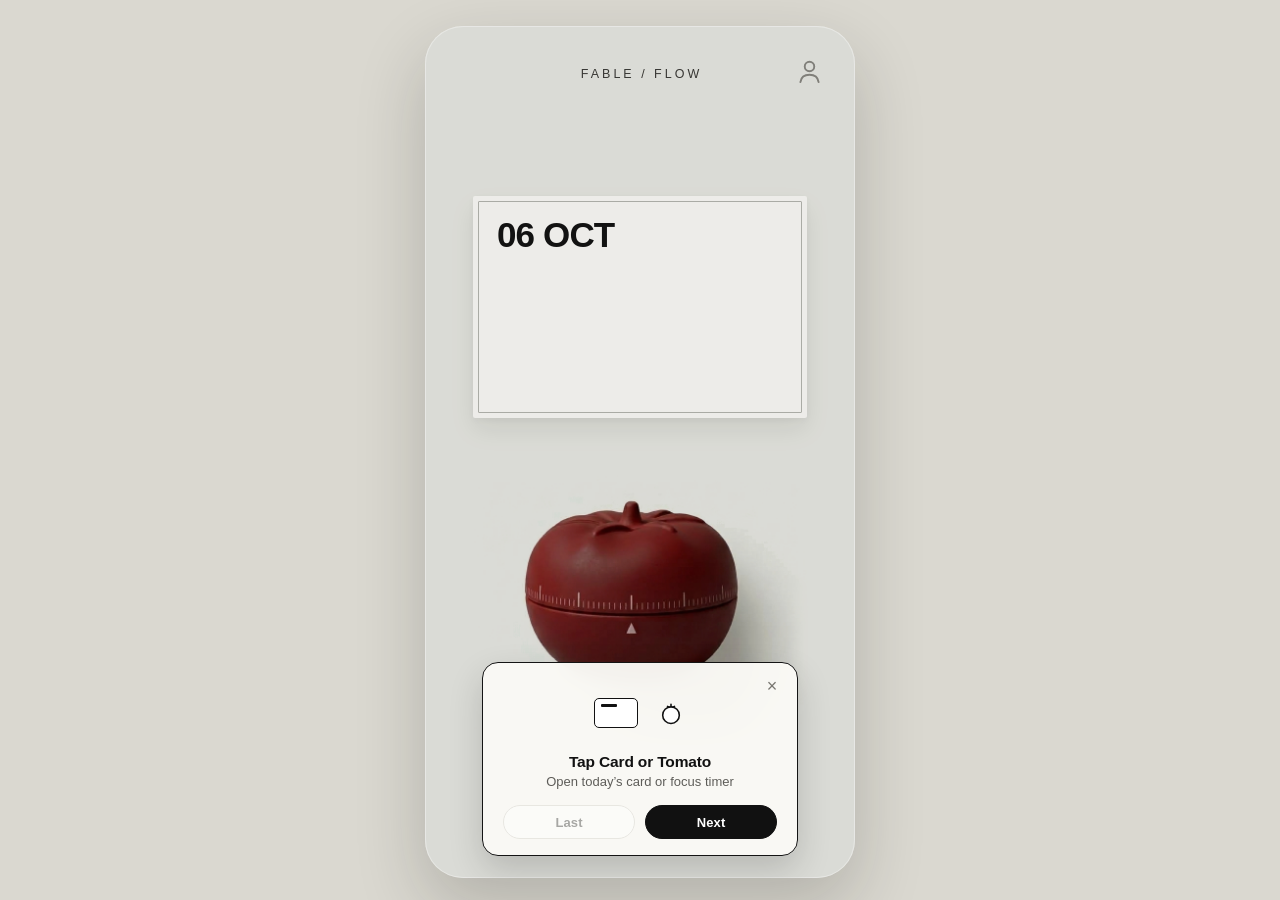
==== commit a32c2865: "Fix Guided Tour: guard removed cardPlusBtn and integrate 5-step tour (Home Page -> Card -> Timer) di" ====
--- a/Project Focus Beta/index.html
+++ b/Project Focus Beta/index.html
@@ -14,7 +14,7 @@
   <meta http-equiv="Cache-Control" content="no-cache, no-store, must-revalidate" />
   <meta http-equiv="Pragma" content="no-cache" />
   <meta http-equiv="Expires" content="0" />
-  <link rel="stylesheet" href="css/style.css?v=20261009_v21" />
+  <link rel="stylesheet" href="css/style.css?v=20261009_v22" />
 </head>
 <body>
 
@@ -435,11 +435,11 @@
         <button type="button" id="onboarding-dismiss-btn" class="tour-card-close-btn" aria-label="Close tutorial" title="Close">×</button>
 
         <!-- Minimalist Animation Stage -->
-        <div id="tour-anim-stage" class="tour-anim-stage" data-anim="flip-page" aria-hidden="true"></div>
+        <div id="tour-anim-stage" class="tour-anim-stage" data-anim="home-objects" aria-hidden="true"></div>
 
         <!-- Action & What It Does -->
-        <div id="tour-step-title" class="tour-action-title">Flip Page</div>
-        <div id="tour-step-desc" class="tour-action-desc">See back of card</div>
+        <div id="tour-step-title" class="tour-action-title">Tap Card or Tomato</div>
+        <div id="tour-step-desc" class="tour-action-desc">Open today’s card or focus timer</div>
 
         <!-- Last & Next Buttons -->
         <div class="tour-btn-row">
@@ -451,6 +451,6 @@
 
   </main>
 
-  <script type="module" src="js/app.js?v=20261009_v21"></script>
+  <script type="module" src="js/app.js?v=20261009_v22"></script>
 </body>
 </html>
--- a/Project Focus Beta/css/style.css
+++ b/Project Focus Beta/css/style.css
@@ -1629,20 +1629,18 @@
 }
 
 /* =========================================================================
-   CLEAN, NON-INTERACTIVE MINIMALIST ANIMATED TUTORIAL MODAL (Visual > Text)
+   CLEAN, NON-INTERACTIVE MINIMALIST ANIMATED TUTORIAL INTEGRATED ON PAGES
    ========================================================================= */
 
 .guided-tour-overlay {
   position: absolute;
   inset: 0;
   pointer-events: auto;
-  background: rgba(18, 18, 16, 0.42);
-  backdrop-filter: blur(4px);
-  -webkit-backdrop-filter: blur(4px);
-  display: flex;
-  align-items: center;
-  justify-content: center;
-  padding: 28px;
+  background: rgba(18, 18, 16, 0.06);
+  display: flex;
+  align-items: flex-end;
+  justify-content: center;
+  padding: 0 22px 22px;
   z-index: 95;
   touch-action: none;
   user-select: none;
@@ -1655,16 +1653,32 @@
 .guided-tour-card {
   position: relative;
   width: 100%;
-  max-width: 284px;
-  background: #FAF9F5;
+  max-width: 316px;
+  background: rgba(250, 249, 245, 0.97);
+  backdrop-filter: blur(8px);
+  -webkit-backdrop-filter: blur(8px);
   border: 1.5px solid #141414;
-  border-radius: 18px;
-  padding: 28px 24px 22px;
-  box-shadow: 0 20px 44px rgba(0, 0, 0, 0.22);
+  border-radius: 16px;
+  padding: 16px 20px 16px;
+  box-shadow: 0 14px 34px rgba(0, 0, 0, 0.16);
   display: flex;
   flex-direction: column;
   align-items: center;
   text-align: center;
+}
+
+@keyframes tourSpotlightPulse {
+  0%, 100% {
+    box-shadow: 0 0 0 0 rgba(17, 17, 17, 0.28);
+  }
+  50% {
+    box-shadow: 0 0 0 8px rgba(17, 17, 17, 0.10);
+  }
+}
+
+.tour-spotlight-target {
+  animation: tourSpotlightPulse 1.5s ease-in-out infinite;
+  border-radius: 12px;
 }
 
 .tour-card-close-btn {
@@ -1694,32 +1708,32 @@
 
 .tour-anim-stage {
   width: 136px;
-  height: 88px;
+  height: 68px;
   display: flex;
   align-items: center;
   justify-content: center;
   perspective: 420px;
-  margin-bottom: 4px;
+  margin-bottom: 2px;
 }
 
 .tour-action-title {
-  font-size: 16.5px;
+  font-size: 15.5px;
   font-weight: 700;
   color: #111111;
   letter-spacing: -0.01em;
-  margin-top: 8px;
+  margin-top: 4px;
 }
 
 .tour-action-desc {
-  font-size: 13.5px;
+  font-size: 13px;
   font-weight: 450;
   color: #5E5D59;
-  margin-top: 4px;
+  margin-top: 2px;
   line-height: 1.35;
 }
 
 .tour-btn-row {
-  margin-top: 20px;
+  margin-top: 14px;
   width: 100%;
   display: flex;
   align-items: center;
@@ -1729,7 +1743,7 @@
 
 .tour-nav-btn {
   flex: 1;
-  height: 36px;
+  height: 34px;
   border-radius: 999px;
   font-family: inherit;
   font-size: 13px;
@@ -1762,6 +1776,52 @@
 }
 
 /* Minimalist Step Animations (Ultra-clean geometric line art) */
+
+/* 0. Home Page (Minimalist mini-card + tomato icon alternating pulse) */
+.tanim-home-wrap {
+  display: flex;
+  align-items: center;
+  justify-content: center;
+  gap: 18px;
+}
+
+.tanim-home-card {
+  width: 44px;
+  height: 30px;
+  border: 1.8px solid #111111;
+  border-radius: 5px;
+  background: #FFFFFF;
+  padding: 5px 6px;
+  display: flex;
+  align-items: flex-start;
+  animation: tanimHomePulseA 2.2s ease-in-out infinite;
+}
+
+.tanim-home-card span {
+  width: 16px;
+  height: 2.2px;
+  background: #111111;
+  border-radius: 1px;
+}
+
+.tanim-home-tomato {
+  width: 30px;
+  height: 30px;
+  display: flex;
+  align-items: center;
+  justify-content: center;
+  animation: tanimHomePulseB 2.2s ease-in-out infinite;
+}
+
+@keyframes tanimHomePulseA {
+  0%, 45%, 100% { transform: scale(1); box-shadow: 0 0 0 0 rgba(17, 17, 17, 0); }
+  22% { transform: scale(1.08); box-shadow: 0 0 0 5px rgba(17, 17, 17, 0.12); }
+}
+
+@keyframes tanimHomePulseB {
+  0%, 50%, 100% { transform: scale(1); filter: drop-shadow(0 0 0 rgba(17, 17, 17, 0)); }
+  72% { transform: scale(1.1); filter: drop-shadow(0 3px 6px rgba(17, 17, 17, 0.2)); }
+}
 
 /* 1. Flip Page (3D minimalist card flipping 180 deg) */
 .tanim-flip-wrap {
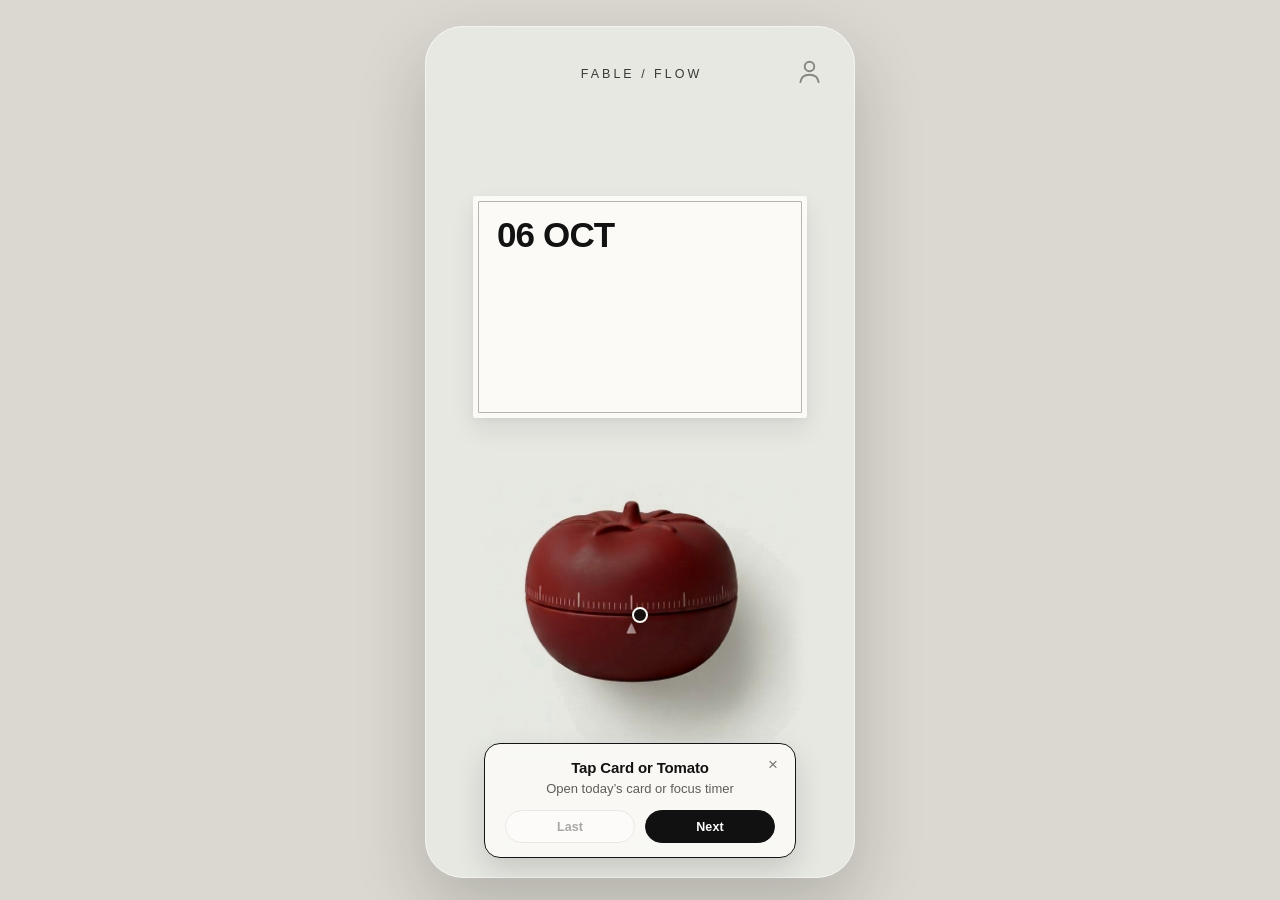
==== commit 27eb7095: "Use simple animated touch dot in 7-step guided tutorial covering Home, Card Front/Back, Tomato Grid," ====
--- a/Project Focus Beta/index.html
+++ b/Project Focus Beta/index.html
@@ -14,7 +14,7 @@
   <meta http-equiv="Cache-Control" content="no-cache, no-store, must-revalidate" />
   <meta http-equiv="Pragma" content="no-cache" />
   <meta http-equiv="Expires" content="0" />
-  <link rel="stylesheet" href="css/style.css?v=20261009_v22" />
+  <link rel="stylesheet" href="css/style.css?v=20261009_v23" />
 </head>
 <body>
 
@@ -429,13 +429,13 @@
       </div>
     </div>
 
-    <!-- Minimalist Non-Interactive Guided Tutorial Modal (Blocks background clicks; shows Action, Minimalist Animation, What it does, Last & Next) -->
+    <!-- Minimalist Non-Interactive Guided Tutorial Overlay (Simple Animated Dot on Page + Action, What it does, Last & Next) -->
     <div id="onboarding-overlay" class="guided-tour-overlay hidden" role="dialog" aria-modal="true" aria-label="Guided Tutorial">
+      <!-- Simple Minimalist Touch Dot on the Live Page (No Boxes) -->
+      <div id="tour-page-dot" class="tour-page-dot" aria-hidden="true"></div>
+
       <div class="guided-tour-card">
         <button type="button" id="onboarding-dismiss-btn" class="tour-card-close-btn" aria-label="Close tutorial" title="Close">×</button>
-
-        <!-- Minimalist Animation Stage -->
-        <div id="tour-anim-stage" class="tour-anim-stage" data-anim="home-objects" aria-hidden="true"></div>
 
         <!-- Action & What It Does -->
         <div id="tour-step-title" class="tour-action-title">Tap Card or Tomato</div>
@@ -451,6 +451,6 @@
 
   </main>
 
-  <script type="module" src="js/app.js?v=20261009_v22"></script>
+  <script type="module" src="js/app.js?v=20261009_v23"></script>
 </body>
 </html>
--- a/Project Focus Beta/css/style.css
+++ b/Project Focus Beta/css/style.css
@@ -1629,18 +1629,18 @@
 }
 
 /* =========================================================================
-   CLEAN, NON-INTERACTIVE MINIMALIST ANIMATED TUTORIAL INTEGRATED ON PAGES
+   CLEAN, NON-INTERACTIVE MINIMALIST TUTORIAL WITH SIMPLE DOT ON PAGES
    ========================================================================= */
 
 .guided-tour-overlay {
   position: absolute;
   inset: 0;
   pointer-events: auto;
-  background: rgba(18, 18, 16, 0.06);
+  background: transparent;
   display: flex;
   align-items: flex-end;
   justify-content: center;
-  padding: 0 22px 22px;
+  padding: 0 22px 20px;
   z-index: 95;
   touch-action: none;
   user-select: none;
@@ -1650,47 +1650,113 @@
   display: none !important;
 }
 
+/* Simple Minimalist Touch Dot on the Live Page (Zero Boxes Around Places) */
+.tour-page-dot {
+  position: absolute;
+  left: 50%;
+  top: 45%;
+  width: 16px;
+  height: 16px;
+  margin-left: -8px;
+  margin-top: -8px;
+  border-radius: 999px;
+  background: rgba(17, 17, 17, 0.88);
+  border: 2.2px solid #FAF9F5;
+  box-shadow: 0 3px 10px rgba(0, 0, 0, 0.25);
+  pointer-events: none;
+  z-index: 96;
+  transition: left 0.34s cubic-bezier(0.22, 1, 0.36, 1), top 0.34s cubic-bezier(0.22, 1, 0.36, 1);
+}
+
+.tour-page-dot::after {
+  content: '';
+  position: absolute;
+  inset: -7px;
+  border-radius: 999px;
+  border: 1.5px solid rgba(17, 17, 17, 0.42);
+  opacity: 0;
+  pointer-events: none;
+}
+
+@keyframes tourDotTap {
+  0%, 100% { transform: scale(1); }
+  35% { transform: scale(0.82); }
+  60% { transform: scale(1.08); }
+}
+
+@keyframes tourDotRipple {
+  0%, 25% { transform: scale(0.65); opacity: 0; }
+  40% { transform: scale(0.95); opacity: 0.85; }
+  85%, 100% { transform: scale(1.75); opacity: 0; }
+}
+
+@keyframes tourDotSwipeRight {
+  0% { transform: translateX(-48px) scale(0.92); opacity: 0; }
+  15% { transform: translateX(-44px) scale(1); opacity: 1; }
+  78% { transform: translateX(48px) scale(1); opacity: 1; }
+  100% { transform: translateX(54px) scale(0.92); opacity: 0; }
+}
+
+@keyframes tourDotSwipeLeft {
+  0% { transform: translateX(48px) scale(0.92); opacity: 0; }
+  15% { transform: translateX(44px) scale(1); opacity: 1; }
+  78% { transform: translateX(-48px) scale(1); opacity: 1; }
+  100% { transform: translateX(-54px) scale(0.92); opacity: 0; }
+}
+
+@keyframes tourDotSwipeBi {
+  0%, 100% { transform: translateX(-38px); }
+  50% { transform: translateX(38px); }
+}
+
+.tour-page-dot.dot-tap {
+  animation: tourDotTap 1.35s ease-in-out infinite;
+}
+
+.tour-page-dot.dot-tap::after {
+  animation: tourDotRipple 1.35s ease-out infinite;
+}
+
+.tour-page-dot.dot-swipe-right {
+  animation: tourDotSwipeRight 1.55s cubic-bezier(0.25, 1, 0.4, 1) infinite;
+}
+
+.tour-page-dot.dot-swipe-left {
+  animation: tourDotSwipeLeft 1.55s cubic-bezier(0.25, 1, 0.4, 1) infinite;
+}
+
+.tour-page-dot.dot-swipe-bi {
+  animation: tourDotSwipeBi 1.75s ease-in-out infinite;
+}
+
 .guided-tour-card {
   position: relative;
   width: 100%;
-  max-width: 316px;
-  background: rgba(250, 249, 245, 0.97);
+  max-width: 312px;
+  background: rgba(250, 249, 245, 0.96);
   backdrop-filter: blur(8px);
   -webkit-backdrop-filter: blur(8px);
-  border: 1.5px solid #141414;
+  border: 1.4px solid #141414;
   border-radius: 16px;
-  padding: 16px 20px 16px;
-  box-shadow: 0 14px 34px rgba(0, 0, 0, 0.16);
+  padding: 15px 20px 14px;
+  box-shadow: 0 12px 30px rgba(0, 0, 0, 0.14);
   display: flex;
   flex-direction: column;
   align-items: center;
   text-align: center;
-}
-
-@keyframes tourSpotlightPulse {
-  0%, 100% {
-    box-shadow: 0 0 0 0 rgba(17, 17, 17, 0.28);
-  }
-  50% {
-    box-shadow: 0 0 0 8px rgba(17, 17, 17, 0.10);
-  }
-}
-
-.tour-spotlight-target {
-  animation: tourSpotlightPulse 1.5s ease-in-out infinite;
-  border-radius: 12px;
+  z-index: 97;
 }
 
 .tour-card-close-btn {
   position: absolute;
-  top: 10px;
-  right: 12px;
-  width: 26px;
-  height: 26px;
+  top: 8px;
+  right: 10px;
+  width: 24px;
+  height: 24px;
   border: none;
   background: transparent;
   color: #77756F;
-  font-size: 18px;
+  font-size: 17px;
   line-height: 1;
   border-radius: 999px;
   cursor: pointer;
@@ -1706,34 +1772,24 @@
   background-color: rgba(0, 0, 0, 0.06);
 }
 
-.tour-anim-stage {
-  width: 136px;
-  height: 68px;
-  display: flex;
-  align-items: center;
-  justify-content: center;
-  perspective: 420px;
-  margin-bottom: 2px;
-}
-
 .tour-action-title {
-  font-size: 15.5px;
+  font-size: 15px;
   font-weight: 700;
   color: #111111;
   letter-spacing: -0.01em;
-  margin-top: 4px;
+  padding: 0 16px;
 }
 
 .tour-action-desc {
   font-size: 13px;
   font-weight: 450;
   color: #5E5D59;
-  margin-top: 2px;
+  margin-top: 4px;
   line-height: 1.35;
 }
 
 .tour-btn-row {
-  margin-top: 14px;
+  margin-top: 12px;
   width: 100%;
   display: flex;
   align-items: center;
@@ -1743,10 +1799,10 @@
 
 .tour-nav-btn {
   flex: 1;
-  height: 34px;
+  height: 33px;
   border-radius: 999px;
   font-family: inherit;
-  font-size: 13px;
+  font-size: 12.5px;
   font-weight: 600;
   letter-spacing: 0.01em;
   cursor: pointer;
@@ -1758,7 +1814,7 @@
 }
 
 .tour-nav-btn-secondary {
-  border: 1.3px solid #C8C6BE;
+  border: 1.2px solid #C8C6BE;
   background: #FFFFFF;
   color: #111111;
 }
@@ -1770,288 +1826,7 @@
 }
 
 .tour-nav-btn-primary {
-  border: 1.3px solid #111111;
+  border: 1.2px solid #111111;
   background: #111111;
   color: #FFFFFF;
 }
-
-/* Minimalist Step Animations (Ultra-clean geometric line art) */
-
-/* 0. Home Page (Minimalist mini-card + tomato icon alternating pulse) */
-.tanim-home-wrap {
-  display: flex;
-  align-items: center;
-  justify-content: center;
-  gap: 18px;
-}
-
-.tanim-home-card {
-  width: 44px;
-  height: 30px;
-  border: 1.8px solid #111111;
-  border-radius: 5px;
-  background: #FFFFFF;
-  padding: 5px 6px;
-  display: flex;
-  align-items: flex-start;
-  animation: tanimHomePulseA 2.2s ease-in-out infinite;
-}
-
-.tanim-home-card span {
-  width: 16px;
-  height: 2.2px;
-  background: #111111;
-  border-radius: 1px;
-}
-
-.tanim-home-tomato {
-  width: 30px;
-  height: 30px;
-  display: flex;
-  align-items: center;
-  justify-content: center;
-  animation: tanimHomePulseB 2.2s ease-in-out infinite;
-}
-
-@keyframes tanimHomePulseA {
-  0%, 45%, 100% { transform: scale(1); box-shadow: 0 0 0 0 rgba(17, 17, 17, 0); }
-  22% { transform: scale(1.08); box-shadow: 0 0 0 5px rgba(17, 17, 17, 0.12); }
-}
-
-@keyframes tanimHomePulseB {
-  0%, 50%, 100% { transform: scale(1); filter: drop-shadow(0 0 0 rgba(17, 17, 17, 0)); }
-  72% { transform: scale(1.1); filter: drop-shadow(0 3px 6px rgba(17, 17, 17, 0.2)); }
-}
-
-/* 1. Flip Page (3D minimalist card flipping 180 deg) */
-.tanim-flip-wrap {
-  width: 48px;
-  height: 66px;
-  position: relative;
-  transform-style: preserve-3d;
-  animation: tanimFlipCard 2.4s cubic-bezier(0.45, 0.05, 0.55, 0.95) infinite;
-}
-
-.tanim-flip-face {
-  position: absolute;
-  inset: 0;
-  border-radius: 6px;
-  border: 1.8px solid #111111;
-  backface-visibility: hidden;
-  -webkit-backface-visibility: hidden;
-  display: flex;
-  flex-direction: column;
-  justify-content: center;
-  gap: 7px;
-  padding: 10px 9px;
-}
-
-.tanim-flip-front {
-  background: #FFFFFF;
-}
-
-.tanim-flip-front span {
-  display: block;
-  height: 2px;
-  background: #111111;
-  border-radius: 2px;
-}
-
-.tanim-flip-front span:nth-child(2) {
-  width: 72%;
-}
-
-.tanim-flip-back {
-  background: #141414;
-  transform: rotateY(180deg);
-}
-
-.tanim-flip-back span {
-  display: block;
-  height: 2px;
-  background: #FAF9F5;
-  border-radius: 2px;
-  opacity: 0.85;
-}
-
-.tanim-flip-back span:nth-child(2) {
-  width: 64%;
-}
-
-@keyframes tanimFlipCard {
-  0%, 18% { transform: rotateY(0deg); }
-  50%, 68% { transform: rotateY(180deg); }
-  100% { transform: rotateY(360deg); }
-}
-
-/* 2. Cross Out Item (Minimalist line drawing across text bar) */
-.tanim-strike-box {
-  width: 96px;
-  height: 52px;
-  border: 1.8px solid #111111;
-  border-radius: 7px;
-  background: #FFFFFF;
-  padding: 13px 14px;
-  display: flex;
-  flex-direction: column;
-  justify-content: space-between;
-}
-
-.tanim-strike-row {
-  position: relative;
-  height: 3px;
-  background: #B8B6AE;
-  border-radius: 2px;
-  width: 100%;
-}
-
-.tanim-strike-row.short {
-  width: 65%;
-  background: #DCDAD2;
-}
-
-.tanim-strike-line {
-  position: absolute;
-  top: 50%;
-  left: -3px;
-  height: 2.4px;
-  background: #111111;
-  border-radius: 2px;
-  transform: translateY(-50%);
-  animation: tanimDrawStrike 2.0s cubic-bezier(0.25, 1, 0.4, 1) infinite;
-}
-
-@keyframes tanimDrawStrike {
-  0%, 15% { width: 0%; opacity: 1; }
-  65%, 82% { width: calc(100% + 6px); opacity: 1; }
-  95%, 100% { width: calc(100% + 6px); opacity: 0; }
-}
-
-/* 3. Tap Tomato (Minimalist tomato circle + gentle pulse ring) */
-.tanim-tomato-wrap {
-  position: relative;
-  width: 58px;
-  height: 58px;
-  display: flex;
-  align-items: center;
-  justify-content: center;
-}
-
-.tanim-tomato-ring {
-  position: absolute;
-  width: 44px;
-  height: 44px;
-  border-radius: 999px;
-  border: 1.6px solid #111111;
-  animation: tanimTomatoPulse 1.8s ease-out infinite;
-}
-
-.tanim-tomato-svg {
-  animation: tanimTomatoTapScale 1.8s ease-in-out infinite;
-}
-
-@keyframes tanimTomatoPulse {
-  0%, 20% { transform: scale(0.85); opacity: 0; }
-  35% { transform: scale(0.95); opacity: 0.75; }
-  85%, 100% { transform: scale(1.45); opacity: 0; }
-}
-
-@keyframes tanimTomatoTapScale {
-  0%, 100% { transform: scale(1); }
-  28% { transform: scale(0.9); }
-  50% { transform: scale(1.03); }
-}
-
-/* 4. Wind Tomato Dial (Minimalist dial arc with sliding tick marks) */
-.tanim-dial-box {
-  width: 96px;
-  height: 54px;
-  border: 1.8px solid #111111;
-  border-radius: 27px;
-  background: #FFFFFF;
-  position: relative;
-  overflow: hidden;
-  display: flex;
-  flex-direction: column;
-  align-items: center;
-  justify-content: center;
-}
-
-.tanim-dial-seam {
-  width: 100%;
-  height: 1.6px;
-  background: #111111;
-  position: relative;
-}
-
-.tanim-dial-ticks {
-  display: flex;
-  gap: 12px;
-  margin-bottom: 4px;
-  animation: tanimSlideTicks 2.0s ease-in-out infinite;
-}
-
-.tanim-dial-ticks span {
-  width: 1.8px;
-  height: 8px;
-  background: #111111;
-  border-radius: 1px;
-}
-
-.tanim-dial-ticks span:nth-child(2n) {
-  height: 5px;
-  margin-top: 3px;
-}
-
-.tanim-dial-ptr {
-  width: 0;
-  height: 0;
-  border-left: 4px solid transparent;
-  border-right: 4px solid transparent;
-  border-bottom: 6px solid #111111;
-  margin-top: 4px;
-}
-
-@keyframes tanimSlideTicks {
-  0%, 100% { transform: translateX(-12px); }
-  50% { transform: translateX(12px); }
-}
-
-/* 5. Scroll Stack (Minimalist layered cards sliding horizontally) */
-.tanim-stack-wrap {
-  position: relative;
-  width: 96px;
-  height: 64px;
-  display: flex;
-  align-items: center;
-  justify-content: center;
-}
-
-.tanim-stack-card {
-  position: absolute;
-  width: 42px;
-  height: 56px;
-  border-radius: 5px;
-  border: 1.7px solid #111111;
-  background: #FFFFFF;
-}
-
-.tanim-stack-card.left {
-  transform: translateX(-20px) scale(0.9);
-  opacity: 0.45;
-}
-
-.tanim-stack-card.right {
-  transform: translateX(20px) scale(0.9);
-  opacity: 0.45;
-}
-
-.tanim-stack-card.center {
-  z-index: 2;
-  animation: tanimStackSlide 2.1s ease-in-out infinite;
-}
-
-@keyframes tanimStackSlide {
-  0%, 100% { transform: translateX(-10px); }
-  50% { transform: translateX(10px); }
-}
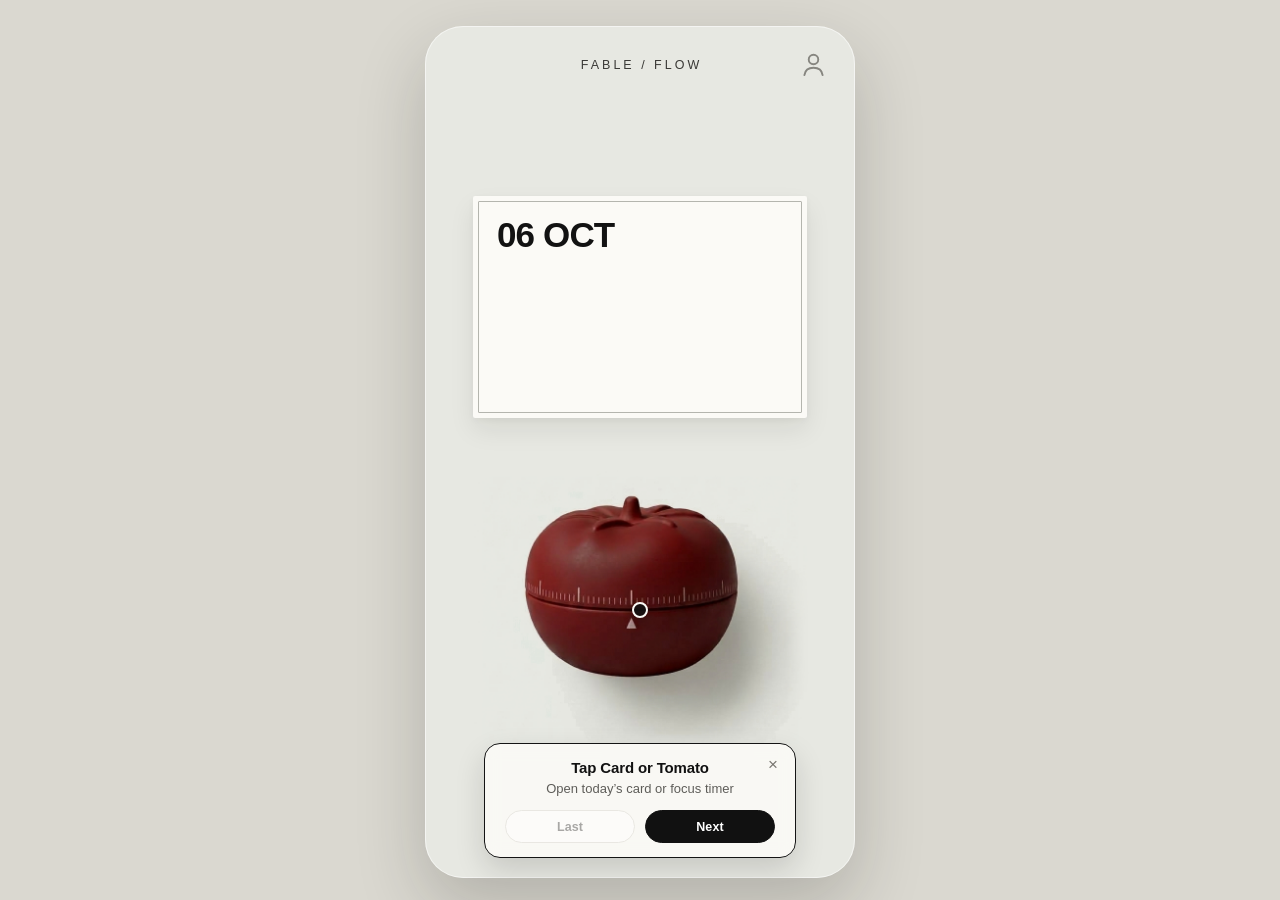
==== commit c09490be: "Fix iPhone 17 iOS Safari viewport scaling, 3D backface layer bleed, iOS WebAudio playback unlock, an" ====
--- a/Project Focus Beta/index.html
+++ b/Project Focus Beta/index.html
@@ -4,7 +4,7 @@
   <meta charset="UTF-8" />
   <meta name="viewport" content="width=device-width, initial-scale=1.0, maximum-scale=1.0, user-scalable=no, viewport-fit=cover" />
   <title>Fable / Flow</title>
-  <meta name="theme-color" content="#EAE8E3" />
+  <meta name="theme-color" content="#E7E8E2" />
   <meta name="apple-mobile-web-app-capable" content="yes" />
   <meta name="apple-mobile-web-app-status-bar-style" content="default" />
   <meta name="apple-mobile-web-app-title" content="Fable / Flow" />
@@ -14,7 +14,7 @@
   <meta http-equiv="Cache-Control" content="no-cache, no-store, must-revalidate" />
   <meta http-equiv="Pragma" content="no-cache" />
   <meta http-equiv="Expires" content="0" />
-  <link rel="stylesheet" href="css/style.css?v=20261009_v23" />
+  <link rel="stylesheet" href="css/style.css?v=20261009_v24" />
 </head>
 <body>
 
@@ -451,6 +451,6 @@
 
   </main>
 
-  <script type="module" src="js/app.js?v=20261009_v23"></script>
+  <script type="module" src="js/app.js?v=20261009_v24"></script>
 </body>
 </html>
--- a/Project Focus Beta/css/style.css
+++ b/Project Focus Beta/css/style.css
@@ -55,18 +55,37 @@
   margin: 14px auto 10px;
 }
 
-@media (max-width: 480px) {
+@media (max-width: 520px) {
+  html, body {
+    position: fixed;
+    inset: 0;
+    width: 100%;
+    height: 100%;
+    min-height: 0;
+    max-height: 100%;
+    background-color: var(--canvas-bg);
+    justify-content: flex-start;
+    overflow: hidden;
+    overscroll-behavior: none;
+  }
+
   .app-viewport {
+    width: 100%;
     max-width: 100%;
-    height: 100dvh;
+    height: 100%;
+    max-height: 100%;
     border-radius: 0;
     margin: 0;
     box-shadow: none;
+    padding-top: env(safe-area-inset-top, 0px);
+    padding-bottom: env(safe-area-inset-bottom, 0px);
   }
 }
 
 .hidden {
   display: none !important;
+  visibility: hidden !important;
+  pointer-events: none !important;
 }
 
 /* =========================================================================
@@ -76,8 +95,8 @@
 .global-top-bar {
   position: relative;
   width: 100%;
-  height: 82px;
-  padding: 22px 26px 8px;
+  height: clamp(58px, 8.5dvh, 78px);
+  padding: 6px 26px 4px;
   display: flex;
   align-items: center;
   justify-content: center;
@@ -100,26 +119,32 @@
    ========================================================================= */
 
 .home-screen {
+  flex: 1;
+  min-height: 0;
   display: flex;
   flex-direction: column;
   align-items: center;
   justify-content: center;
-  padding: 6px 28px 34px;
+  padding: 4px 24px clamp(18px, 3.5dvh, 34px);
 }
 
 .home-objects-stage {
   width: 100%;
   height: 100%;
+  min-height: 0;
   display: flex;
   flex-direction: column;
   align-items: center;
   justify-content: center;
-  gap: 50px;
+  gap: clamp(20px, 5dvh, 48px);
 }
 
 .home-mini-card {
   width: 334px;
+  max-width: 85vw;
   height: 222px;
+  max-height: 27dvh;
+  flex-shrink: 1;
   background-color: #FBFAF6;
   border-radius: 2px;
   padding: 5px;
@@ -161,8 +186,9 @@
 }
 
 .home-tomato-btn {
-  width: 344px;
-  height: 294px;
+  width: min(344px, 86vw);
+  height: clamp(210px, 36dvh, 294px);
+  flex-shrink: 1;
   display: flex;
   align-items: center;
   justify-content: center;
@@ -218,8 +244,9 @@
 
 .profile-icon-btn {
   position: absolute;
-  right: 28px;
-  top: 27px;
+  right: 24px;
+  top: 50%;
+  transform: translateY(-50%);
   width: 36px;
   height: 36px;
   border: none;
@@ -234,7 +261,7 @@
 
 .profile-icon-btn:hover {
   color: #111111;
-  transform: scale(1.05);
+  transform: translateY(-50%) scale(1.05);
 }
 
 /* =========================================================================
@@ -243,6 +270,7 @@
 
 .screen-container {
   flex: 1;
+  min-height: 0;
   display: flex;
   flex-direction: column;
   width: 100%;
@@ -252,7 +280,8 @@
 
 .card-stage-perspective {
   flex: 1;
-  padding: 18px 34px 10px;
+  min-height: 0;
+  padding: clamp(6px, 1.5dvh, 16px) 28px clamp(4px, 1dvh, 10px);
   perspective: 1400px;
   display: flex;
   align-items: stretch;
@@ -261,9 +290,12 @@
 
 .daily-card-3d {
   width: 100%;
-  height: 586px;
+  height: 100%;
+  max-height: 586px;
+  min-height: 0;
   position: relative;
   transform-style: preserve-3d;
+  -webkit-transform-style: preserve-3d;
   transition: transform 0.52s cubic-bezier(0.22, 1, 0.36, 1);
   touch-action: pan-y;
   user-select: none;
@@ -293,24 +325,55 @@
   overflow: hidden;
 }
 
+.card-face-front {
+  transform: rotateY(0deg) translateZ(1px);
+  -webkit-transform: rotateY(0deg) translateZ(1px);
+  z-index: 2;
+}
+
 .card-face-back {
-  transform: rotateY(180deg);
+  transform: rotateY(180deg) translateZ(1px);
+  -webkit-transform: rotateY(180deg) translateZ(1px);
   background-color: #070707;
   color: #F4F4F0;
   padding: 0;
   display: flex;
   flex-direction: column;
+  z-index: 1;
+}
+
+/* Prevent iOS Safari WebKit preserve-3d bleed-through of front icons/text onto back face */
+.daily-card-3d.is-flipped .card-face-front {
+  pointer-events: none;
+  visibility: hidden;
+  transition: visibility 0s linear 0.24s;
+}
+
+.daily-card-3d:not(.is-flipped) .card-face-front {
+  visibility: visible;
+  transition: visibility 0s linear 0s;
+}
+
+.daily-card-3d:not(.is-flipped) .card-face-back {
+  pointer-events: none;
+  visibility: hidden;
+  transition: visibility 0s linear 0.24s;
+}
+
+.daily-card-3d.is-flipped .card-face-back {
+  visibility: visible;
+  transition: visibility 0s linear 0s;
 }
 
 .card-back-header-bar {
-  padding: 26px 26px 18px;
+  padding: clamp(16px, 2.6dvh, 24px) 24px clamp(12px, 1.8dvh, 16px);
   border-bottom: 1.5px solid rgba(255, 255, 255, 0.18);
   background-color: #070707;
   flex-shrink: 0;
 }
 
 .card-back-date-title {
-  font-size: 25.5px;
+  font-size: clamp(21px, 3.3dvh, 25.5px);
   font-weight: 800;
   letter-spacing: -0.02em;
   color: #F5F5F2;
@@ -319,18 +382,19 @@
 
 .card-back-body {
   flex: 1;
-  padding: 22px 24px 22px;
+  min-height: 0;
+  padding: clamp(14px, 2.2dvh, 22px) 22px;
   display: flex;
   flex-direction: column;
   justify-content: space-between;
-  gap: 14px;
+  gap: 12px;
   overflow: hidden;
 }
 
 .card-back-reflection-editor {
   width: 100%;
   flex: 1;
-  min-height: 96px;
+  min-height: 72px;
   background: transparent;
   border: none;
   outline: none;
@@ -353,12 +417,12 @@
   display: grid;
   grid-template-columns: 1fr 1fr;
   gap: 10px;
-  height: 212px;
+  height: clamp(128px, 21dvh, 200px);
   flex-shrink: 0;
 }
 
 .card-back-photos-row.empty-photos {
-  height: 54px;
+  height: 46px;
   grid-template-columns: 1fr;
 }
 
@@ -422,13 +486,14 @@
 }
 
 .card-header-bar {
-  padding: 26px 26px 18px;
+  padding: clamp(16px, 2.6dvh, 24px) 24px clamp(12px, 1.8dvh, 16px);
   border-bottom: 1.5px solid var(--card-divider);
   background-color: var(--card-surface);
+  flex-shrink: 0;
 }
 
 .card-date-title {
-  font-size: 25.5px;
+  font-size: clamp(21px, 3.3dvh, 25.5px);
   font-weight: 800;
   letter-spacing: -0.02em;
   color: #0B0B0B;
@@ -437,8 +502,9 @@
 
 .card-dot-grid-body {
   flex: 1;
+  min-height: 0;
   position: relative;
-  padding: 16px 0 24px;
+  padding: clamp(10px, 1.8dvh, 16px) 0 clamp(14px, 2.2dvh, 24px);
   background-color: #FFFFFF;
   background-image: none; /* Clean solid white index card surface (no dots) */
   overflow: hidden; /* Strictly zero vertical scroll */
@@ -546,8 +612,8 @@
 
 /* Card Bottom Action Bar: [Stack] [Flip] */
 .card-bottom-bar {
-  height: 94px;
-  padding: 0 96px 14px;
+  height: clamp(56px, 8.5dvh, 84px);
+  padding: 0 84px clamp(4px, 1dvh, 12px);
   display: flex;
   align-items: center;
   justify-content: space-between;
@@ -555,8 +621,8 @@
 }
 
 .card-bottom-icon-btn {
-  width: 48px;
-  height: 48px;
+  width: 44px;
+  height: 44px;
   border: none;
   background: transparent;
   color: #141414;
@@ -579,7 +645,8 @@
 
 .six-tomato-grid {
   flex: 1;
-  margin: 4px 16px 20px;
+  min-height: 0;
+  margin: 2px 14px clamp(8px, 1.8dvh, 18px);
   display: grid;
   grid-template-columns: 1fr 1fr;
   grid-template-rows: repeat(3, 1fr);
@@ -588,11 +655,12 @@
 
 .grid-quadrant {
   position: relative;
+  min-height: 0;
   display: flex;
   flex-direction: column;
   align-items: center;
   justify-content: center;
-  padding: 6px 4px;
+  padding: 3px 4px;
   border-right: 1px solid var(--hairline-crosshair);
   border-bottom: 1px solid var(--hairline-crosshair);
 }
@@ -609,8 +677,10 @@
 
 .grid-tomato-wrap {
   position: relative;
-  width: 158px;
-  height: 146px;
+  width: min(154px, 41vw);
+  height: min(142px, calc((100dvh - 195px) / 3));
+  max-height: calc(100% - 26px);
+  flex-shrink: 1;
   display: flex;
   align-items: center;
   justify-content: center;
@@ -718,12 +788,13 @@
 }
 
 .grid-controls-row {
-  margin-top: 6px;
-  height: 28px;
-  display: flex;
-  align-items: center;
-  justify-content: center;
-  gap: 38px;
+  margin-top: 2px;
+  height: 24px;
+  flex-shrink: 0;
+  display: flex;
+  align-items: center;
+  justify-content: center;
+  gap: 32px;
 }
 
 .grid-ctrl-btn {
@@ -813,26 +884,28 @@
 
 .hero-timer-screen {
   flex: 1;
+  min-height: 0;
   display: flex;
   flex-direction: column;
   justify-content: space-between;
-  padding: 8px 26px 26px;
+  padding: 4px 24px clamp(8px, 1.8dvh, 22px);
 }
 
 .hero-readout-block {
-  padding-top: 4px;
+  padding-top: 2px;
   position: relative;
+  flex-shrink: 0;
 }
 
 .hero-readout-wrap {
   position: relative;
-  min-height: 103px;
+  min-height: clamp(72px, 11.5dvh, 102px);
   display: flex;
   align-items: center;
 }
 
 .hero-digital-readout {
-  font-size: 108px;
+  font-size: clamp(74px, 12.2dvh, 108px);
   font-weight: 800;
   letter-spacing: -0.035em;
   line-height: 0.95;
@@ -846,7 +919,7 @@
 }
 
 .hero-digital-readout.has-hours {
-  font-size: 72px;
+  font-size: clamp(54px, 9dvh, 72px);
   letter-spacing: -0.04em;
 }
 
@@ -985,8 +1058,8 @@
 }
 
 .hero-task-subtitle {
-  margin-top: 10px;
-  font-size: 24px;
+  margin-top: clamp(4px, 1dvh, 10px);
+  font-size: clamp(19px, 3dvh, 24px);
   font-weight: 600;
   letter-spacing: 0.01em;
   color: #111111;
@@ -1003,7 +1076,7 @@
 }
 
 .hero-subtitle-dropdown-mount .task-assign-dropdown {
-  top: 44px;
+  top: 40px;
   left: 0;
   transform: none;
   width: 224px;
@@ -1011,17 +1084,23 @@
 
 .hero-tomato-stage-wrap {
   position: relative;
-  width: 430px;
-  height: 368px;
-  margin: 2px -26px;
+  flex: 1;
+  min-height: 0;
+  width: calc(100% + 48px);
+  max-width: 430px;
+  max-height: 368px;
+  margin: 0 -24px;
+  align-self: center;
   display: flex;
   align-items: center;
   justify-content: center;
 }
 
 .hero-tomato-stage {
-  width: 430px;
-  height: 368px;
+  width: 100%;
+  height: 100%;
+  max-width: 430px;
+  max-height: 368px;
   cursor: ew-resize;
   touch-action: none;
   display: flex;
@@ -1031,8 +1110,9 @@
 
 /* Hero Bottom Control Bar: [Grid] [Play/Pause] [End/Stop] [Stopwatch] */
 .hero-bottom-bar {
-  height: 76px;
-  padding: 0 28px;
+  height: clamp(54px, 8.2dvh, 74px);
+  padding: 0 22px;
+  flex-shrink: 0;
   display: flex;
   align-items: center;
   justify-content: space-between;
@@ -1142,10 +1222,11 @@
 
 .stack-carousel-stage {
   flex: 1;
+  min-height: 0;
   position: relative;
-  padding: 8px 34px 6px;
-  display: flex;
-  align-items: center;
+  padding: clamp(4px, 1dvh, 8px) 28px clamp(4px, 1dvh, 8px);
+  display: flex;
+  align-items: stretch;
   justify-content: center;
   overflow: hidden;
   touch-action: pan-y;
@@ -1158,7 +1239,10 @@
 
 .stack-center-perspective {
   width: 100%;
-  height: 556px;
+  height: 100%;
+  max-height: 556px;
+  min-height: 0;
+  flex: 1;
   perspective: 1400px;
   position: relative;
   z-index: 5;
@@ -1167,14 +1251,17 @@
 
 .stack-card-3d {
   width: 100%;
-  height: 556px;
+  height: 100%;
+  max-height: 556px;
+  min-height: 0;
 }
 
 .stack-peek-card {
   position: absolute;
   top: 50%;
   width: 362px;
-  height: 556px;
+  height: calc(100% - 14px);
+  max-height: 556px;
   transform: translateY(-50%);
   background-color: #FFFFFF;
   border-radius: 14px;
@@ -1208,8 +1295,8 @@
 }
 
 .stack-bottom-bar {
-  height: 76px;
-  padding: 0 38px;
+  height: clamp(54px, 8.2dvh, 72px);
+  padding: 0 34px;
   display: flex;
   align-items: center;
   justify-content: space-between;
@@ -1221,19 +1308,27 @@
    ========================================================================= */
 
 .calendar-screen {
+  flex: 1;
+  min-height: 0;
   display: flex;
   flex-direction: column;
 }
 
 .calendar-months-container {
   flex: 1;
-  padding: 12px 34px 16px;
+  min-height: 0;
+  padding: 8px 28px 12px;
   display: flex;
   flex-direction: column;
   justify-content: flex-start;
-  gap: 24px;
+  gap: 20px;
   overflow-y: auto;
-  scrollbar-width: thin;
+  scrollbar-width: none;
+  -webkit-overflow-scrolling: touch;
+}
+
+.calendar-months-container::-webkit-scrollbar {
+  display: none;
 }
 
 .cal-month-block {
@@ -1319,8 +1414,8 @@
 }
 
 .calendar-bottom-bar {
-  height: 76px;
-  padding: 0 46px;
+  height: clamp(54px, 8.2dvh, 72px);
+  padding: 0 42px;
   display: flex;
   align-items: center;
   justify-content: space-between;
@@ -1333,14 +1428,14 @@
 
 .notification-banner {
   position: absolute;
-  top: 84px;
+  top: clamp(64px, 9.5dvh, 84px);
   left: 24px;
   right: 24px;
   background-color: #111111;
   color: #FAF9F5;
-  padding: 12px 16px;
+  padding: 11px 16px;
   border-radius: 12px;
-  font-size: 13.5px;
+  font-size: 13px;
   font-weight: 500;
   text-align: center;
   box-shadow: 0 10px 24px rgba(0, 0, 0, 0.22);
@@ -1356,9 +1451,10 @@
   transform: translateY(0);
 }
 
+/* Positioned cleanly above the bottom icon bars so toast text never overlaps bottom icons */
 .telemetry-toast {
   position: absolute;
-  bottom: 18px;
+  bottom: clamp(68px, 10.5dvh, 88px);
   left: 50%;
   transform: translateX(-50%) translateY(8px);
   width: max-content;
@@ -1386,6 +1482,16 @@
   transform: translateX(-50%) translateY(0);
 }
 
+/* Hide bottom action icons & toast while the Guided Tutorial card is open at the bottom */
+.app-viewport.tour-active .card-bottom-bar,
+.app-viewport.tour-active .hero-bottom-bar,
+.app-viewport.tour-active .stack-bottom-bar,
+.app-viewport.tour-active .calendar-bottom-bar,
+.app-viewport.tour-active .telemetry-toast {
+  opacity: 0 !important;
+  pointer-events: none !important;
+}
+
 .modal-overlay {
   position: absolute;
   inset: 0;
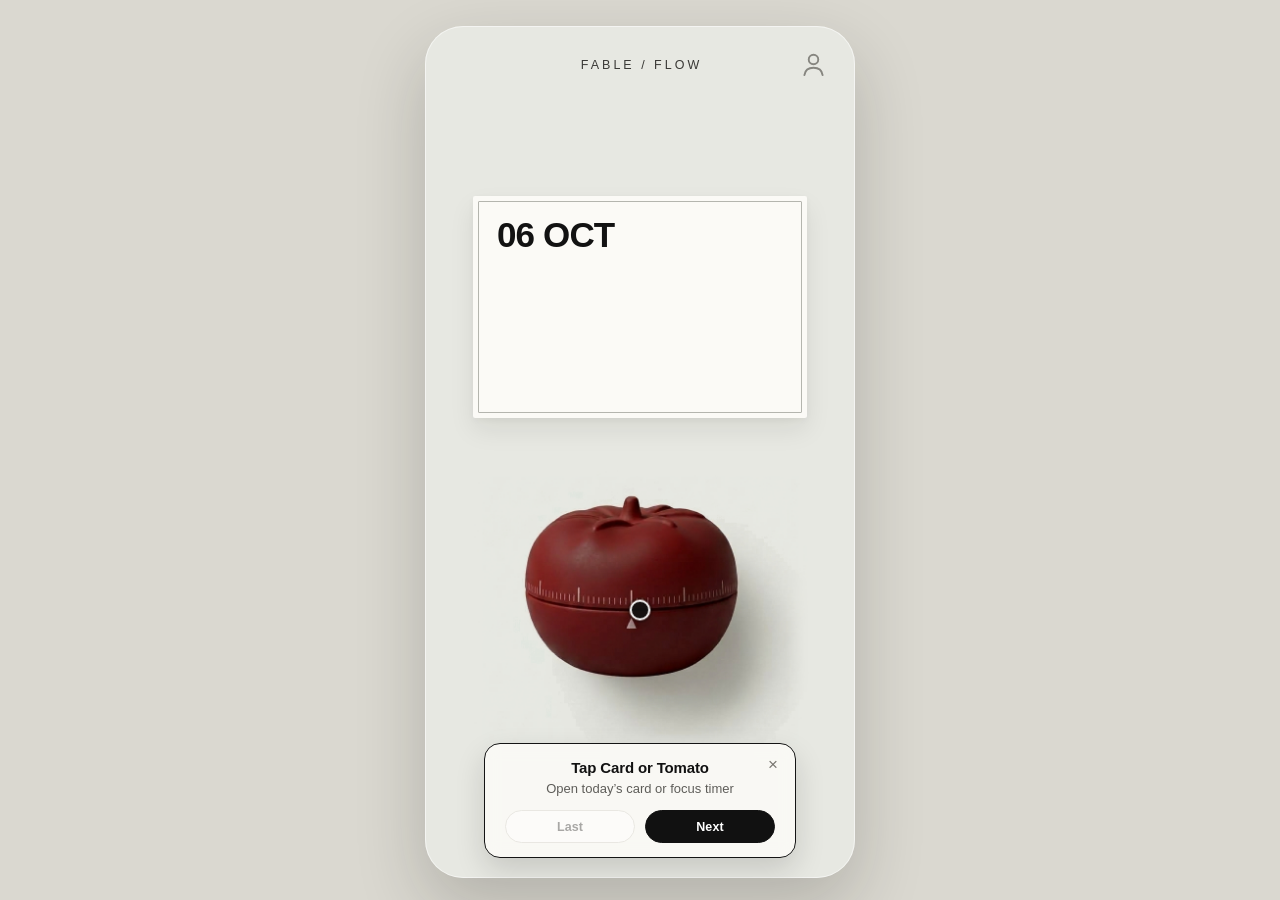
==== commit 399cf0cc: "Sync tutorial dot motions (mini tomato center, hero dial twist, stack scroll, 2-dot pinch zoom out, " ====
--- a/Project Focus Beta/index.html
+++ b/Project Focus Beta/index.html
@@ -14,7 +14,7 @@
   <meta http-equiv="Cache-Control" content="no-cache, no-store, must-revalidate" />
   <meta http-equiv="Pragma" content="no-cache" />
   <meta http-equiv="Expires" content="0" />
-  <link rel="stylesheet" href="css/style.css?v=20261009_v24" />
+  <link rel="stylesheet" href="css/style.css?v=20261009_v25" />
 </head>
 <body>
 
@@ -429,10 +429,11 @@
       </div>
     </div>
 
-    <!-- Minimalist Non-Interactive Guided Tutorial Overlay (Simple Animated Dot on Page + Action, What it does, Last & Next) -->
+    <!-- Minimalist Non-Interactive Guided Tutorial Overlay (Simple Animated Dots on Page + Action, What it does, Last & Next) -->
     <div id="onboarding-overlay" class="guided-tour-overlay hidden" role="dialog" aria-modal="true" aria-label="Guided Tutorial">
-      <!-- Simple Minimalist Touch Dot on the Live Page (No Boxes) -->
+      <!-- Simple Minimalist Touch Dots on the Live Page (No Boxes) -->
       <div id="tour-page-dot" class="tour-page-dot" aria-hidden="true"></div>
+      <div id="tour-page-dot-2" class="tour-page-dot tour-page-dot-secondary hidden" aria-hidden="true"></div>
 
       <div class="guided-tour-card">
         <button type="button" id="onboarding-dismiss-btn" class="tour-card-close-btn" aria-label="Close tutorial" title="Close">×</button>
@@ -451,6 +452,6 @@
 
   </main>
 
-  <script type="module" src="js/app.js?v=20261009_v24"></script>
+  <script type="module" src="js/app.js?v=20261009_v25"></script>
 </body>
 </html>
--- a/Project Focus Beta/css/style.css
+++ b/Project Focus Beta/css/style.css
@@ -365,25 +365,51 @@
   transition: visibility 0s linear 0s;
 }
 
+/* Shared Front & Back Card Header Bar & Date Title (Identical Position, Font, and Size) */
+.card-header-bar,
 .card-back-header-bar {
-  padding: clamp(16px, 2.6dvh, 24px) 24px clamp(12px, 1.8dvh, 16px);
+  padding: clamp(16px, 2.6dvh, 24px) 26px clamp(12px, 1.8dvh, 16px);
+  margin: 0;
+  flex-shrink: 0;
+  display: flex;
+  align-items: center;
+  justify-content: flex-start;
+}
+
+.card-header-bar {
+  border-bottom: 1.5px solid var(--card-divider);
+  background-color: var(--card-surface);
+}
+
+.card-back-header-bar {
   border-bottom: 1.5px solid rgba(255, 255, 255, 0.18);
   background-color: #070707;
-  flex-shrink: 0;
-}
-
+}
+
+.card-date-title,
 .card-back-date-title {
+  margin: 0;
+  padding: 0;
+  font-family: inherit;
   font-size: clamp(21px, 3.3dvh, 25.5px);
   font-weight: 800;
   letter-spacing: -0.02em;
+  line-height: 1.1;
+  text-align: left;
+}
+
+.card-date-title {
+  color: #0B0B0B;
+}
+
+.card-back-date-title {
   color: #F5F5F2;
-  line-height: 1.1;
 }
 
 .card-back-body {
   flex: 1;
   min-height: 0;
-  padding: clamp(14px, 2.2dvh, 22px) 22px;
+  padding: clamp(14px, 2.2dvh, 22px) 26px;
   display: flex;
   flex-direction: column;
   justify-content: space-between;
@@ -483,21 +509,6 @@
   font-weight: 500;
   color: rgba(245, 245, 242, 0.62);
   letter-spacing: 0.02em;
-}
-
-.card-header-bar {
-  padding: clamp(16px, 2.6dvh, 24px) 24px clamp(12px, 1.8dvh, 16px);
-  border-bottom: 1.5px solid var(--card-divider);
-  background-color: var(--card-surface);
-  flex-shrink: 0;
-}
-
-.card-date-title {
-  font-size: clamp(21px, 3.3dvh, 25.5px);
-  font-weight: 800;
-  letter-spacing: -0.02em;
-  color: #0B0B0B;
-  line-height: 1.1;
 }
 
 .card-dot-grid-body {
@@ -1761,17 +1772,19 @@
   position: absolute;
   left: 50%;
   top: 45%;
-  width: 16px;
-  height: 16px;
-  margin-left: -8px;
-  margin-top: -8px;
+  width: 20px;
+  height: 20px;
+  margin-left: -10px;
+  margin-top: -10px;
   border-radius: 999px;
-  background: rgba(17, 17, 17, 0.88);
-  border: 2.2px solid #FAF9F5;
-  box-shadow: 0 3px 10px rgba(0, 0, 0, 0.25);
+  background: rgba(17, 17, 17, 0.92);
+  border: 2.5px solid #FFFFFF;
+  box-shadow:
+    0 0 0 2px rgba(17, 17, 17, 0.24),
+    0 4px 12px rgba(0, 0, 0, 0.34);
   pointer-events: none;
   z-index: 96;
-  transition: left 0.34s cubic-bezier(0.22, 1, 0.36, 1), top 0.34s cubic-bezier(0.22, 1, 0.36, 1);
+  will-change: left, top, opacity, transform;
 }
 
 .tour-page-dot::after {
@@ -1779,60 +1792,20 @@
   position: absolute;
   inset: -7px;
   border-radius: 999px;
-  border: 1.5px solid rgba(17, 17, 17, 0.42);
+  border: 1.8px solid rgba(17, 17, 17, 0.52);
+  box-shadow: 0 0 0 1.5px rgba(255, 255, 255, 0.72);
   opacity: 0;
   pointer-events: none;
 }
 
-@keyframes tourDotTap {
-  0%, 100% { transform: scale(1); }
-  35% { transform: scale(0.82); }
-  60% { transform: scale(1.08); }
-}
-
 @keyframes tourDotRipple {
-  0%, 25% { transform: scale(0.65); opacity: 0; }
-  40% { transform: scale(0.95); opacity: 0.85; }
-  85%, 100% { transform: scale(1.75); opacity: 0; }
-}
-
-@keyframes tourDotSwipeRight {
-  0% { transform: translateX(-48px) scale(0.92); opacity: 0; }
-  15% { transform: translateX(-44px) scale(1); opacity: 1; }
-  78% { transform: translateX(48px) scale(1); opacity: 1; }
-  100% { transform: translateX(54px) scale(0.92); opacity: 0; }
-}
-
-@keyframes tourDotSwipeLeft {
-  0% { transform: translateX(48px) scale(0.92); opacity: 0; }
-  15% { transform: translateX(44px) scale(1); opacity: 1; }
-  78% { transform: translateX(-48px) scale(1); opacity: 1; }
-  100% { transform: translateX(-54px) scale(0.92); opacity: 0; }
-}
-
-@keyframes tourDotSwipeBi {
-  0%, 100% { transform: translateX(-38px); }
-  50% { transform: translateX(38px); }
-}
-
-.tour-page-dot.dot-tap {
-  animation: tourDotTap 1.35s ease-in-out infinite;
-}
-
-.tour-page-dot.dot-tap::after {
-  animation: tourDotRipple 1.35s ease-out infinite;
-}
-
-.tour-page-dot.dot-swipe-right {
-  animation: tourDotSwipeRight 1.55s cubic-bezier(0.25, 1, 0.4, 1) infinite;
-}
-
-.tour-page-dot.dot-swipe-left {
-  animation: tourDotSwipeLeft 1.55s cubic-bezier(0.25, 1, 0.4, 1) infinite;
-}
-
-.tour-page-dot.dot-swipe-bi {
-  animation: tourDotSwipeBi 1.75s ease-in-out infinite;
+  0%, 15% { transform: scale(0.65); opacity: 0; }
+  42% { transform: scale(1.0); opacity: 0.9; }
+  88%, 100% { transform: scale(1.85); opacity: 0; }
+}
+
+.tour-page-dot.dot-pulse-ring::after {
+  animation: tourDotRipple 1.2s ease-out infinite;
 }
 
 .guided-tour-card {
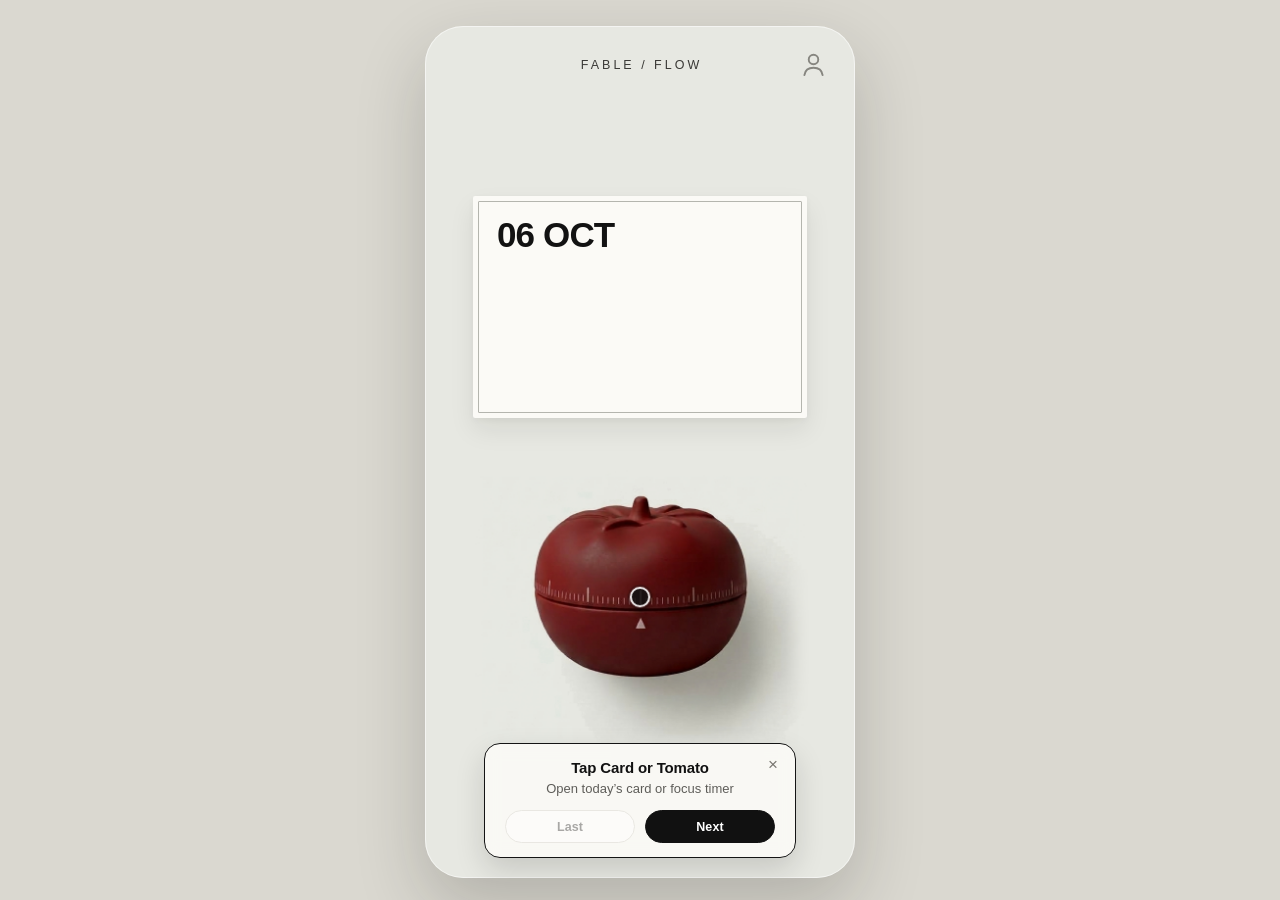
==== commit 0b042605: "v26: Clean toast copy, retrospective past-day card slots, smooth two-card stack scroll & zoom transi" ====
--- a/Project Focus Beta/index.html
+++ b/Project Focus Beta/index.html
@@ -14,7 +14,7 @@
   <meta http-equiv="Cache-Control" content="no-cache, no-store, must-revalidate" />
   <meta http-equiv="Pragma" content="no-cache" />
   <meta http-equiv="Expires" content="0" />
-  <link rel="stylesheet" href="css/style.css?v=20261009_v25" />
+  <link rel="stylesheet" href="css/style.css?v=20261010_v26" />
 </head>
 <body>
 
@@ -58,7 +58,7 @@
         <!-- Object 2: Photorealistic 3D Heirloom Tomato Pomodoro Timer -->
         <div id="home-tomato-btn" class="home-tomato-btn" role="button" tabindex="0" aria-label="Open Pomodoro Timer">
           <img
-            src="assets/tomatoes/home-tomato.png?v=20261009_v12"
+            src="assets/tomatoes/home-tomato.png?v=20261010_v26"
             alt="3D Heirloom Tomato Pomodoro Timer"
             class="home-tomato-img"
           />
@@ -452,6 +452,6 @@
 
   </main>
 
-  <script type="module" src="js/app.js?v=20261009_v25"></script>
+  <script type="module" src="js/app.js?v=20261010_v26"></script>
 </body>
 </html>
--- a/Project Focus Beta/css/style.css
+++ b/Project Focus Beta/css/style.css
@@ -709,6 +709,7 @@
   object-fit: contain;
   pointer-events: none;
   display: block;
+  transition: opacity 0.52s cubic-bezier(0.22, 1, 0.36, 1);
 }
 
 .grid-tomato-silver-img {
@@ -716,6 +717,10 @@
   inset: 0;
   opacity: 0;
   transition: opacity 0.52s cubic-bezier(0.22, 1, 0.36, 1);
+}
+
+.grid-tomato-wrap.is-silver-completed .grid-tomato-img:not(.grid-tomato-silver-img) {
+  opacity: 0;
 }
 
 .grid-tomato-wrap.is-silver-completed .grid-tomato-silver-img {
@@ -1692,13 +1697,13 @@
 }
 
 /* =========================================================================
-   STACK CAROUSEL SCROLLING MOTION & BOUNDARY BOUNCE ANIMATIONS
+   STACK CAROUSEL SCROLLING MOTION, ZOOM SHRINK & RETROSPECTIVE EMPTY SLOT
    ========================================================================= */
 
 @keyframes stackSlideFromRight {
   0% {
-    transform: translateX(88px) scale(0.95);
-    opacity: 0.45;
+    transform: translateX(104%) scale(0.92);
+    opacity: 0.25;
   }
   100% {
     transform: translateX(0px) scale(1);
@@ -1708,8 +1713,8 @@
 
 @keyframes stackSlideFromLeft {
   0% {
-    transform: translateX(-88px) scale(0.95);
-    opacity: 0.45;
+    transform: translateX(-104%) scale(0.92);
+    opacity: 0.25;
   }
   100% {
     transform: translateX(0px) scale(1);
@@ -1730,11 +1735,11 @@
 }
 
 .stack-center-perspective.anim-slide-next {
-  animation: stackSlideFromRight 0.28s cubic-bezier(0.22, 1, 0.36, 1) forwards;
+  animation: stackSlideFromRight 0.36s cubic-bezier(0.22, 1, 0.36, 1) forwards;
 }
 
 .stack-center-perspective.anim-slide-prev {
-  animation: stackSlideFromLeft 0.28s cubic-bezier(0.22, 1, 0.36, 1) forwards;
+  animation: stackSlideFromLeft 0.36s cubic-bezier(0.22, 1, 0.36, 1) forwards;
 }
 
 .stack-center-perspective.anim-bounce-prev {
@@ -1743,6 +1748,96 @@
 
 .stack-center-perspective.anim-bounce-next {
   animation: stackBounceRightEdge 0.26s cubic-bezier(0.25, 1, 0.5, 1) forwards;
+}
+
+/* Outgoing cloned card during two-card stack scrolling */
+.stack-outgoing-card-clone {
+  position: absolute !important;
+  top: clamp(4px, 1dvh, 8px);
+  bottom: clamp(4px, 1dvh, 8px);
+  left: 28px;
+  right: 28px;
+  width: auto !important;
+  height: auto !important;
+  max-height: 556px;
+  z-index: 4;
+  pointer-events: none !important;
+  will-change: transform, opacity;
+}
+
+/* Smooth Zoom-Out (Stack shrinks to reveal Calendar) & Zoom-In (Card expands from Calendar) */
+.stack-screen.is-zoom-transitioning {
+  position: absolute;
+  top: clamp(58px, 8.8dvh, 76px);
+  left: 0;
+  right: 0;
+  bottom: 0;
+  z-index: 30;
+  background: transparent !important;
+  pointer-events: none;
+}
+
+.stack-screen.is-zoom-transitioning .stack-bottom-bar,
+.stack-screen.is-zoom-transitioning .stack-peek-card {
+  opacity: 0 !important;
+  pointer-events: none !important;
+}
+
+/* Retrospective Empty Card Slot for Past Dates (Styled like .journal-photo-slot) */
+.stack-retro-empty-slot {
+  margin: 8px 26px 22px;
+  flex: 1;
+  min-height: 280px;
+  border-radius: 12px;
+  border: 1.5px dashed rgba(26, 25, 23, 0.26);
+  background: rgba(247, 246, 241, 0.65);
+  color: #4A4843;
+  display: flex;
+  flex-direction: column;
+  align-items: center;
+  justify-content: center;
+  gap: 8px;
+  padding: 24px 20px;
+  cursor: pointer;
+  text-align: center;
+  font-family: var(--font-sans);
+  transition: background-color 0.16s ease, border-color 0.16s ease, transform 0.14s ease;
+}
+
+.stack-retro-empty-slot:hover {
+  background: rgba(239, 237, 230, 0.92);
+  border-color: rgba(17, 17, 17, 0.55);
+}
+
+.stack-retro-empty-slot:active {
+  transform: scale(0.985);
+}
+
+.stack-retro-plus-icon {
+  width: 38px;
+  height: 38px;
+  border-radius: 999px;
+  border: 1.4px solid rgba(26, 25, 23, 0.28);
+  display: flex;
+  align-items: center;
+  justify-content: center;
+  font-size: 22px;
+  font-weight: 400;
+  color: #1A1917;
+  margin-bottom: 2px;
+}
+
+.stack-retro-slot-title {
+  font-size: 14.5px;
+  font-weight: 600;
+  letter-spacing: 0.01em;
+  color: #1A1917;
+}
+
+.stack-retro-slot-sub {
+  font-size: 12.5px;
+  font-weight: 450;
+  color: #78756E;
 }
 
 /* =========================================================================
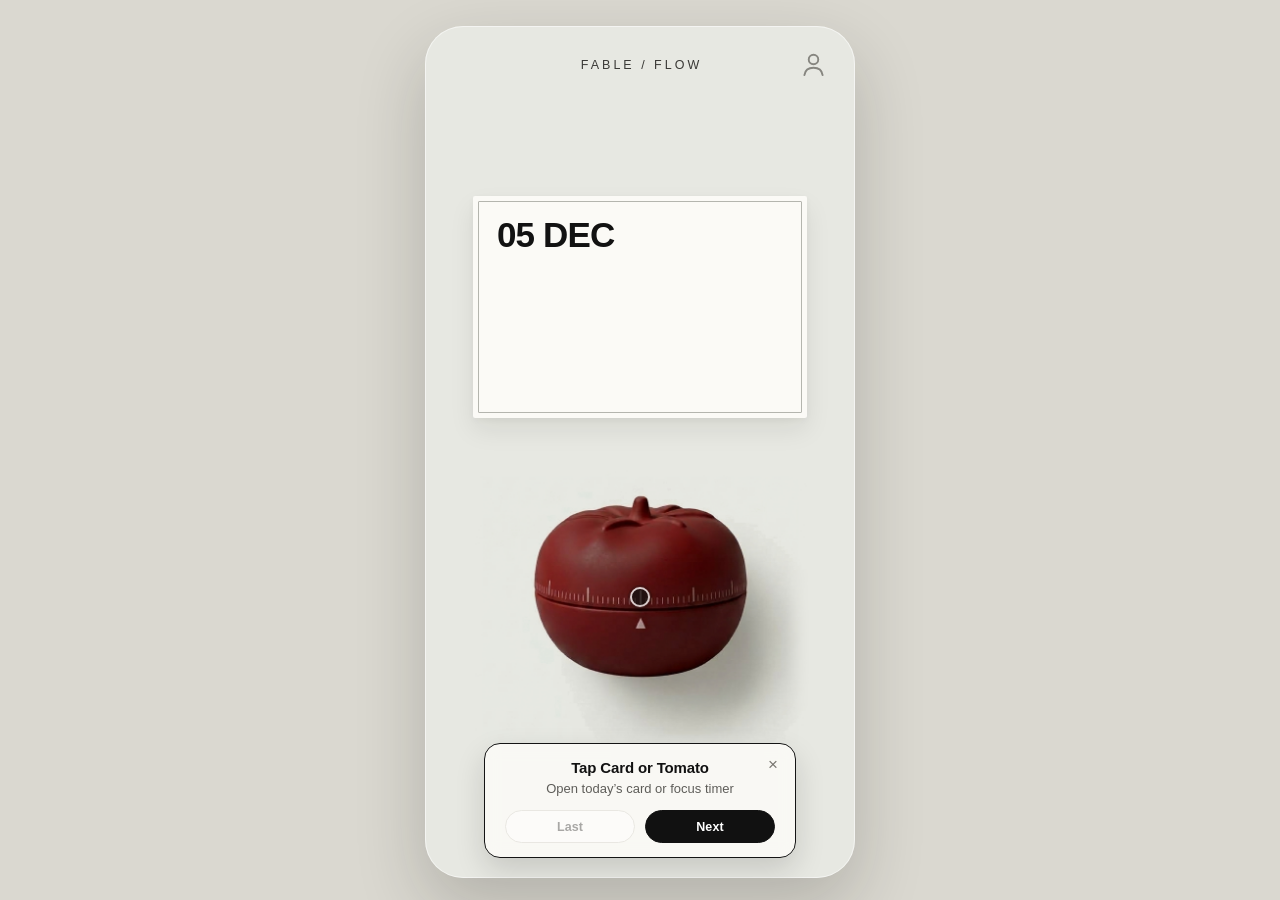
==== commit 6eae8fbd: "v27: Refresh Today's Card, Homepage, Stack strip, and Calendar dynamically to current system date" ====
--- a/Project Focus Beta/index.html
+++ b/Project Focus Beta/index.html
@@ -14,7 +14,7 @@
   <meta http-equiv="Cache-Control" content="no-cache, no-store, must-revalidate" />
   <meta http-equiv="Pragma" content="no-cache" />
   <meta http-equiv="Expires" content="0" />
-  <link rel="stylesheet" href="css/style.css?v=20261010_v26" />
+  <link rel="stylesheet" href="css/style.css?v=20261010_v27" />
 </head>
 <body>
 
@@ -58,7 +58,7 @@
         <!-- Object 2: Photorealistic 3D Heirloom Tomato Pomodoro Timer -->
         <div id="home-tomato-btn" class="home-tomato-btn" role="button" tabindex="0" aria-label="Open Pomodoro Timer">
           <img
-            src="assets/tomatoes/home-tomato.png?v=20261010_v26"
+            src="assets/tomatoes/home-tomato.png?v=20261010_v27"
             alt="3D Heirloom Tomato Pomodoro Timer"
             class="home-tomato-img"
           />
@@ -452,6 +452,6 @@
 
   </main>
 
-  <script type="module" src="js/app.js?v=20261010_v26"></script>
+  <script type="module" src="js/app.js?v=20261010_v27"></script>
 </body>
 </html>
--- a/Project Focus Beta/css/style.css
+++ b/Project Focus Beta/css/style.css
@@ -1169,16 +1169,26 @@
   padding: 6px 26px 8px;
   display: flex;
   align-items: center;
+  gap: 6px;
+  flex-shrink: 0;
+  overflow: hidden;
+  touch-action: pan-x;
+  cursor: ew-resize;
+}
+
+.stack-date-pills-track {
+  flex: 1;
+  min-width: 0;
+  display: flex;
+  align-items: center;
   justify-content: space-between;
   gap: 4px;
-  flex-shrink: 0;
   overflow-x: auto;
   scrollbar-width: none;
   touch-action: pan-x;
-  cursor: ew-resize;
-}
-
-.stack-date-strip::-webkit-scrollbar {
+}
+
+.stack-date-pills-track::-webkit-scrollbar {
   display: none;
 }
 
@@ -1190,7 +1200,7 @@
   font-weight: 800;
   color: #0D0D0D;
   letter-spacing: 0.01em;
-  margin-right: 4px;
+  margin-right: 2px;
   padding: 4px 6px;
   border-radius: 6px;
   cursor: pointer;
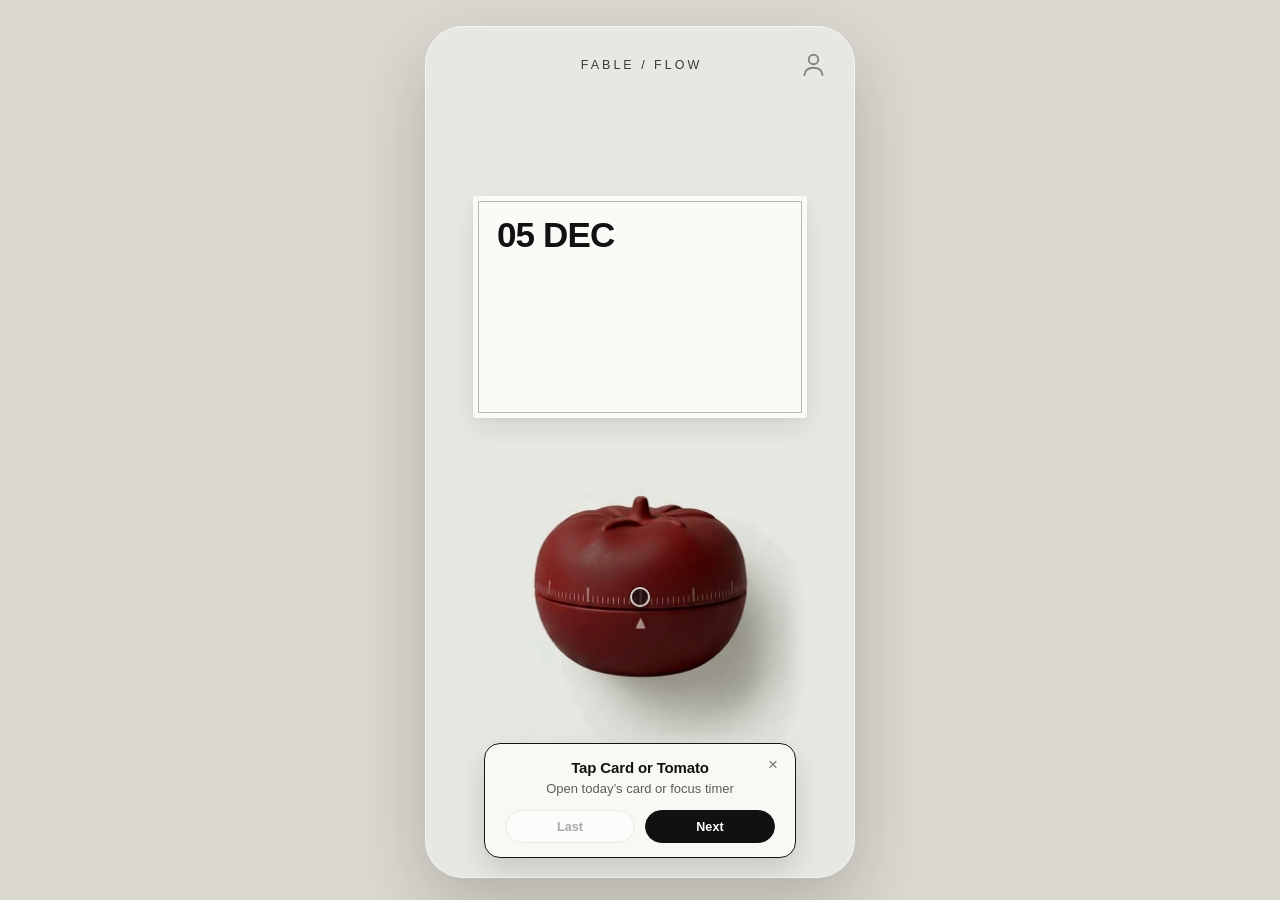
==== commit f9286ff0: "Add past card Edit/Done mode, photo detail lightbox, single-photo expanded layout, and inline task e" ====
--- a/Project Focus Beta/index.html
+++ b/Project Focus Beta/index.html
@@ -14,7 +14,7 @@
   <meta http-equiv="Cache-Control" content="no-cache, no-store, must-revalidate" />
   <meta http-equiv="Pragma" content="no-cache" />
   <meta http-equiv="Expires" content="0" />
-  <link rel="stylesheet" href="css/style.css?v=20261010_v27" />
+  <link rel="stylesheet" href="css/style.css?v=20261010_v28" />
 </head>
 <body>
 
@@ -255,10 +255,11 @@
             <div class="card-face card-face-front">
               <div class="card-header-bar">
                 <h2 id="stack-card-date-header" class="card-date-title">MONDAY — OCT 05</h2>
+                <button type="button" id="stack-front-edit-btn" class="stack-card-edit-btn" aria-label="Edit past card">Edit</button>
               </div>
               <div class="card-dot-grid-body">
                 <div id="stack-task-list-container" class="task-list-container"></div>
-                <div id="stack-add-item-row" class="add-item-row">+ Add item</div>
+                <div id="stack-add-item-row" class="add-item-row hidden">+ Add item</div>
               </div>
             </div>
 
@@ -266,6 +267,7 @@
             <div class="card-face card-face-back">
               <div class="card-back-header-bar">
                 <h2 id="stack-card-back-date-header" class="card-back-date-title">MONDAY — OCT 05</h2>
+                <button type="button" id="stack-back-edit-btn" class="stack-card-edit-btn stack-card-edit-btn-dark" aria-label="Edit past card">Edit</button>
               </div>
               <div class="card-back-body">
                 <textarea
@@ -450,8 +452,14 @@
       </div>
     </div>
 
+    <!-- Full-Screen Photo Detail Lightbox Overlay -->
+    <div id="photo-lightbox-overlay" class="photo-lightbox-overlay hidden" role="dialog" aria-modal="true" aria-label="Photo Detail View">
+      <button type="button" id="photo-lightbox-close" class="photo-lightbox-close-btn" aria-label="Close photo detail">×</button>
+      <img id="photo-lightbox-img" class="photo-lightbox-img" src="" alt="Reflection photo in detail" />
+    </div>
+
   </main>
 
-  <script type="module" src="js/app.js?v=20261010_v27"></script>
+  <script type="module" src="js/app.js?v=20261010_v28"></script>
 </body>
 </html>
--- a/Project Focus Beta/css/style.css
+++ b/Project Focus Beta/css/style.css
@@ -373,7 +373,50 @@
   flex-shrink: 0;
   display: flex;
   align-items: center;
-  justify-content: flex-start;
+  justify-content: space-between;
+  gap: 10px;
+}
+
+.stack-card-edit-btn {
+  border: 1.5px solid rgba(15, 15, 15, 0.22);
+  background: transparent;
+  color: #141414;
+  font-family: inherit;
+  font-size: 12.5px;
+  font-weight: 600;
+  letter-spacing: 0.02em;
+  padding: 4px 10px;
+  min-width: 54px;
+  text-align: center;
+  border-radius: 999px;
+  cursor: pointer;
+  flex-shrink: 0;
+  transition: background-color 0.15s ease, color 0.15s ease, border-color 0.15s ease;
+}
+
+.stack-card-edit-btn:hover {
+  background: rgba(15, 15, 15, 0.06);
+}
+
+.stack-card-edit-btn.is-editing {
+  background: #0F0F0F;
+  color: #FFFFFF;
+  border-color: #0F0F0F;
+}
+
+.stack-card-edit-btn-dark {
+  border-color: rgba(245, 245, 242, 0.30);
+  color: #F5F5F2;
+}
+
+.stack-card-edit-btn-dark:hover {
+  background: rgba(255, 255, 255, 0.10);
+}
+
+.stack-card-edit-btn-dark.is-editing {
+  background: #F5F5F2;
+  color: #0B0B0B;
+  border-color: #F5F5F2;
 }
 
 .card-header-bar {
@@ -391,11 +434,12 @@
   margin: 0;
   padding: 0;
   font-family: inherit;
-  font-size: clamp(21px, 3.3dvh, 25.5px);
+  font-size: clamp(18.5px, 2.8dvh, 21px);
   font-weight: 800;
   letter-spacing: -0.02em;
   line-height: 1.1;
   text-align: left;
+  white-space: nowrap;
 }
 
 .card-date-title {
@@ -439,6 +483,14 @@
   color: rgba(245, 245, 242, 0.36);
 }
 
+.card-back-reflection-editor.empty-readonly {
+  flex: 0 0 0px;
+  min-height: 0;
+  height: 0;
+  padding: 0;
+  margin: 0;
+}
+
 .card-back-photos-row {
   display: grid;
   grid-template-columns: 1fr 1fr;
@@ -450,6 +502,88 @@
 .card-back-photos-row.empty-photos {
   height: 46px;
   grid-template-columns: 1fr;
+}
+
+.card-back-photos-row.single-photo-expanded {
+  grid-template-columns: 1fr;
+  flex: 1;
+  height: auto;
+  min-height: 46%;
+  max-height: 100%;
+}
+
+.card-back-body.single-photo-layout .card-back-reflection-editor {
+  flex: 0 0 auto;
+  min-height: 36px;
+  max-height: 48%;
+}
+
+.card-back-body:has(.card-back-reflection-editor.empty-readonly) .card-back-photos-row.single-photo-expanded {
+  flex: 1;
+  max-height: 100%;
+}
+
+.journal-photo-add-second-pill {
+  position: absolute;
+  top: 7px;
+  left: 7px;
+  height: 24px;
+  padding: 0 9px;
+  border-radius: 999px;
+  border: 1px solid rgba(255, 255, 255, 0.24);
+  background: rgba(10, 10, 10, 0.72);
+  color: #F5F5F2;
+  font-family: inherit;
+  font-size: 11.5px;
+  font-weight: 600;
+  cursor: pointer;
+  display: flex;
+  align-items: center;
+  justify-content: center;
+  z-index: 3;
+}
+
+/* Photo Detail Lightbox Overlay */
+.photo-lightbox-overlay {
+  position: fixed;
+  inset: 0;
+  z-index: 950;
+  background: rgba(8, 8, 8, 0.90);
+  backdrop-filter: blur(8px);
+  -webkit-backdrop-filter: blur(8px);
+  display: flex;
+  align-items: center;
+  justify-content: center;
+  padding: 24px;
+  cursor: zoom-out;
+}
+
+.photo-lightbox-img {
+  max-width: min(92vw, 420px);
+  max-height: 82dvh;
+  width: auto;
+  height: auto;
+  object-fit: contain;
+  border-radius: 14px;
+  box-shadow: 0 20px 52px rgba(0, 0, 0, 0.55);
+}
+
+.photo-lightbox-close-btn {
+  position: absolute;
+  top: max(18px, env(safe-area-inset-top, 18px));
+  right: 20px;
+  width: 38px;
+  height: 38px;
+  border-radius: 999px;
+  border: 1px solid rgba(255, 255, 255, 0.25);
+  background: rgba(25, 25, 25, 0.75);
+  color: #FFFFFF;
+  font-size: 22px;
+  line-height: 1;
+  cursor: pointer;
+  display: flex;
+  align-items: center;
+  justify-content: center;
 }
 
 .journal-photo-slot {
@@ -565,6 +699,60 @@
   line-height: 1.28;
   word-break: break-word;
   overflow-wrap: anywhere;
+}
+
+.task-inline-edit-wrap {
+  display: flex;
+  align-items: center;
+  gap: 6px;
+  width: 100%;
+}
+
+.task-inline-input {
+  width: 100%;
+  flex: 1;
+  min-width: 0;
+  border: none;
+  border-bottom: 1.5px solid rgba(15, 15, 15, 0.25);
+  background: transparent;
+  outline: none;
+  resize: none;
+  overflow: hidden;
+  padding: 0 0 2px 0;
+  margin: 0;
+  font-family: inherit;
+  font-size: 24px;
+  font-weight: 450;
+  color: #0F0F0F;
+  line-height: 1.28;
+  caret-color: #0F0F0F;
+  word-break: break-word;
+  overflow-wrap: anywhere;
+}
+
+.task-inline-input::placeholder {
+  color: var(--ink-placeholder);
+}
+
+.task-inline-delete-btn {
+  width: 24px;
+  height: 24px;
+  border-radius: 999px;
+  border: none;
+  background: rgba(15, 15, 15, 0.08);
+  color: #5E5D59;
+  font-size: 15px;
+  line-height: 1;
+  cursor: pointer;
+  display: flex;
+  align-items: center;
+  justify-content: center;
+  flex-shrink: 0;
+}
+
+.task-inline-delete-btn:hover {
+  background: rgba(139, 30, 36, 0.14);
+  color: #8B1E24;
 }
 
 /*
